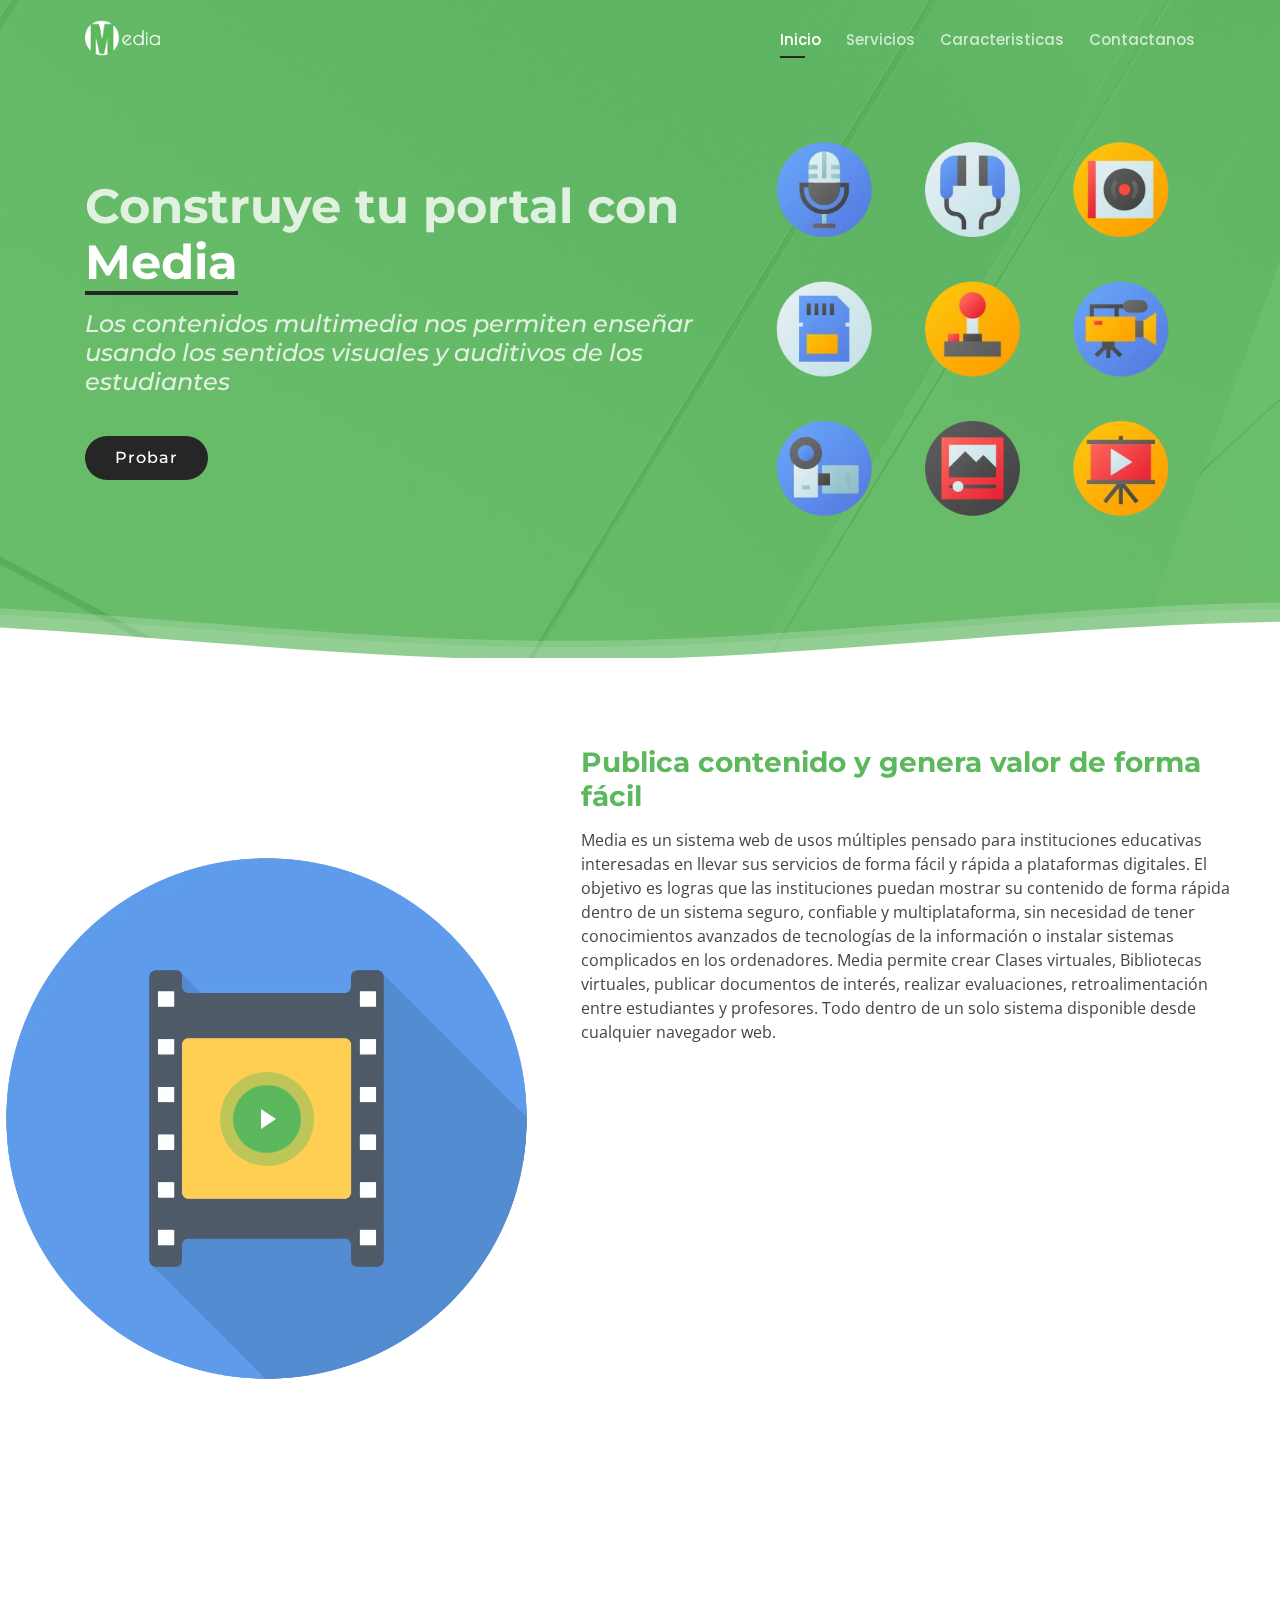
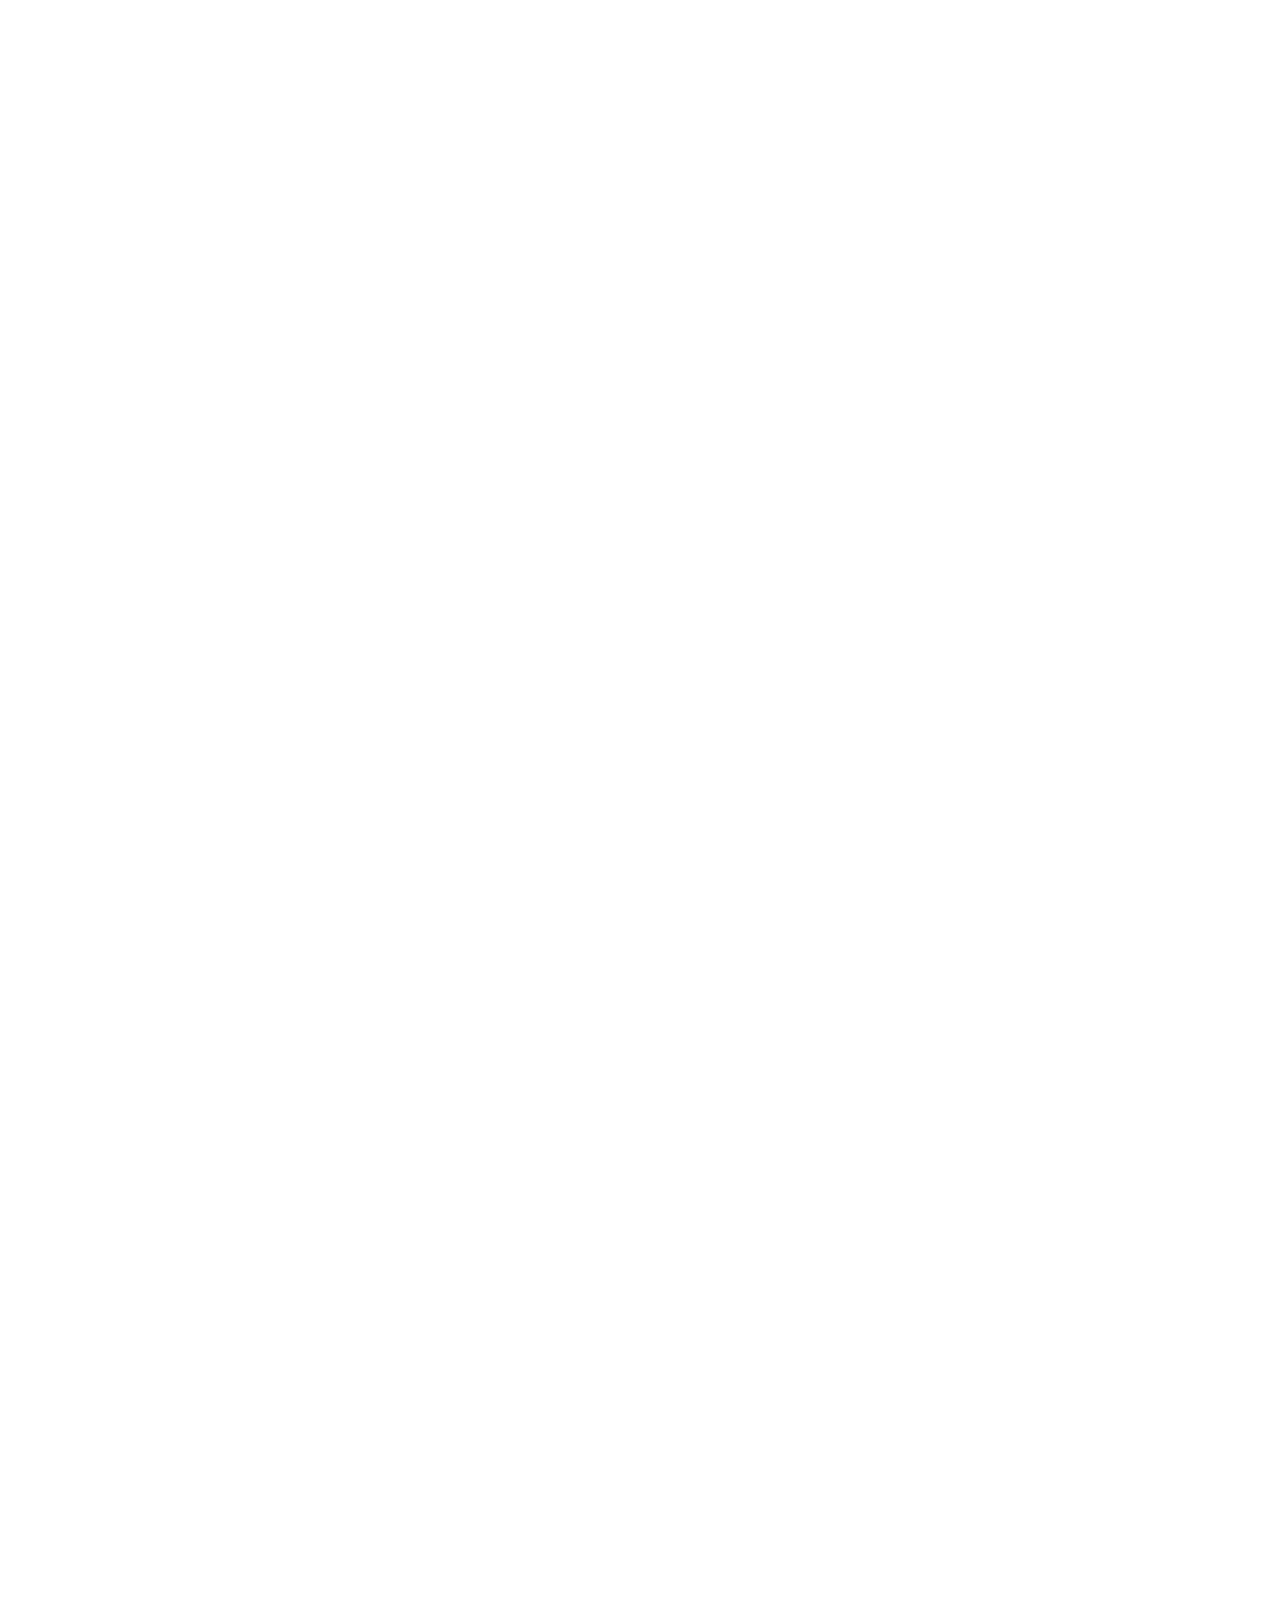
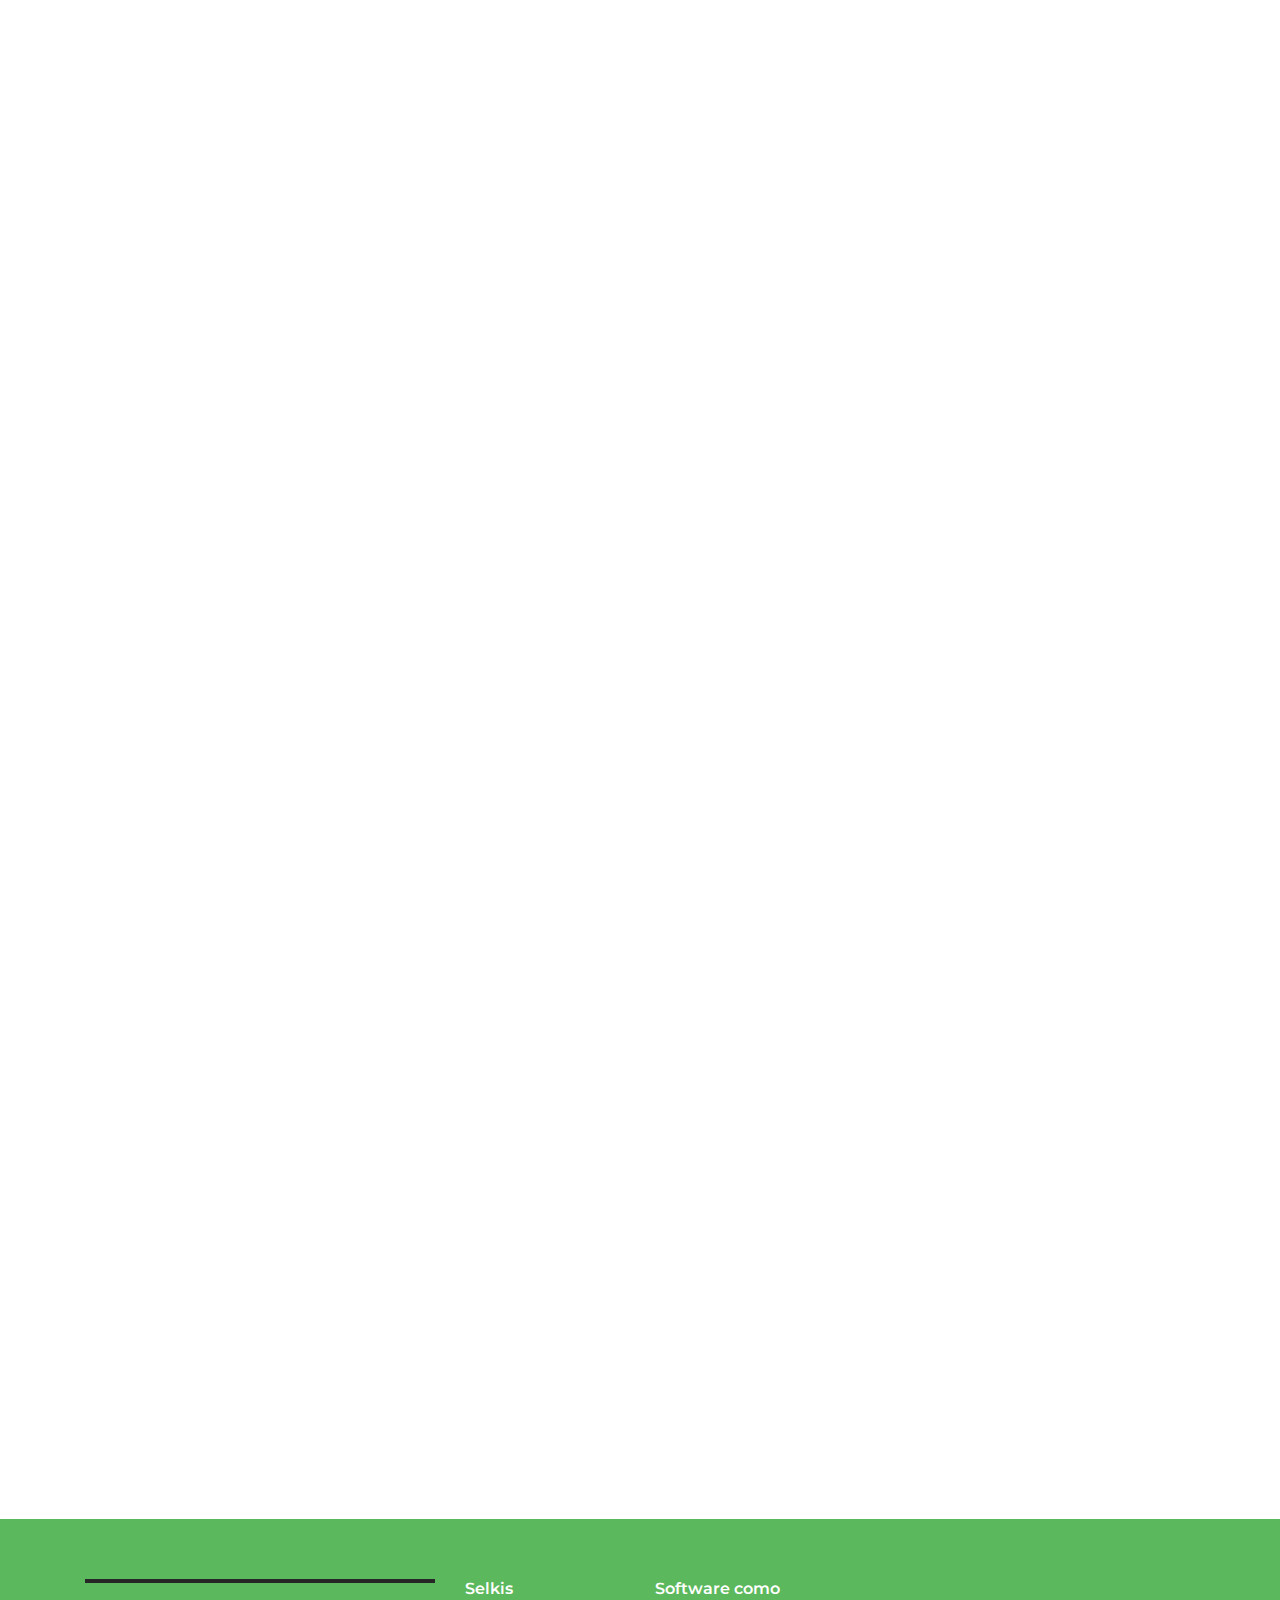
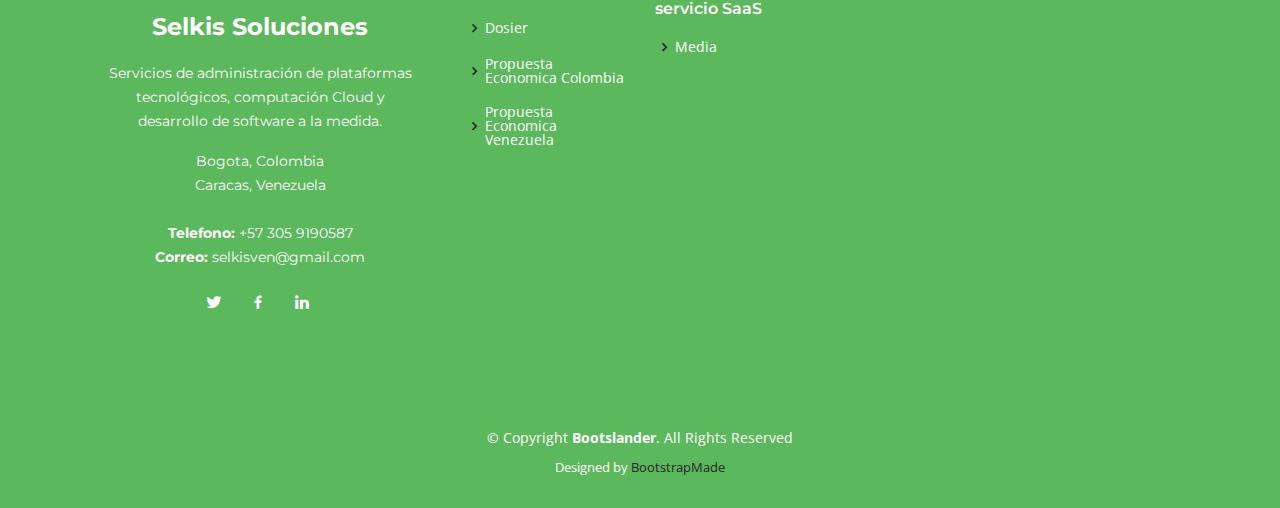
==== index.html @ 1a81649f "init" ====
<!DOCTYPE html>
<html lang="en">

<head>
  <meta charset="utf-8">
  <meta content="width=device-width, initial-scale=1.0" name="viewport">

  <title>Media - Clases y Biblioteca Virtual</title>
  <meta content="Clases y Biblioteca virtuales" name="Los contenidos multimedia nos permiten enseñar usando los sentidos visuales y auditivos de los estudiantes">
  <meta content="" name="keywords">

  <!-- Google Tag Manager -->
<script>(function(w,d,s,l,i){w[l]=w[l]||[];w[l].push({'gtm.start':
  new Date().getTime(),event:'gtm.js'});var f=d.getElementsByTagName(s)[0],
  j=d.createElement(s),dl=l!='dataLayer'?'&l='+l:'';j.async=true;j.src=
  'https://www.googletagmanager.com/gtm.js?id='+i+dl;f.parentNode.insertBefore(j,f);
  })(window,document,'script','dataLayer','GTM-PVKCQZJ');</script>
  <!-- End Google Tag Manager -->

  <!-- Favicons -->
  <link href="assets/img/miniLogo2.png" rel="icon">
  <link href="assets/img/miniLogo2.png" rel="apple-touch-icon">

  <!-- Google Fonts -->
  <link href="https://fonts.googleapis.com/css?family=Open+Sans:300,300i,400,400i,600,600i,700,700i|Montserrat:300,300i,400,400i,500,500i,600,600i,700,700i|Poppins:300,300i,400,400i,500,500i,600,600i,700,700i" rel="stylesheet">

  <!-- Vendor CSS Files -->
  <link href="assets/vendor/bootstrap/css/bootstrap.min.css" rel="stylesheet">
  <link href="assets/vendor/icofont/icofont.min.css" rel="stylesheet">
  <link href="assets/vendor/boxicons/css/boxicons.min.css" rel="stylesheet">
  <link href="assets/vendor/venobox/venobox.css" rel="stylesheet">
  <link href="assets/vendor/remixicon/remixicon.css" rel="stylesheet">
  <link href="assets/vendor/owl.carousel/assets/owl.carousel.min.css" rel="stylesheet">
  <link href="assets/vendor/aos/aos.css" rel="stylesheet">

  <!-- Template Main CSS File -->
  <link href="assets/css/style.css" rel="stylesheet">

  <!-- =======================================================
  * Template Name: Bootslander - v2.1.0
  * Template URL: https://bootstrapmade.com/bootslander-free-bootstrap-landing-page-template/
  * Author: BootstrapMade.com
  * License: https://bootstrapmade.com/license/
  ======================================================== -->
</head>

<body>
  <!-- Google Tag Manager (noscript) -->
<noscript><iframe src="https://www.googletagmanager.com/ns.html?id=GTM-PVKCQZJ"
  height="0" width="0" style="display:none;visibility:hidden"></iframe></noscript>
  <!-- End Google Tag Manager (noscript) -->

  <!-- ======= Header ======= -->
  <header id="header" class="fixed-top d-flex align-items-center">
    <div class="container d-flex align-items-center">

      <div class="logo mr-auto">
        <h1 class="text-light"><a href="index.html"><span><img src="assets/img/webp/logo3.webp" class="img-fluid" alt="Responsive image"></span></a></h1>
        <!-- Uncomment below if you prefer to use an image logo -->
        <!-- <a href="index.html"><img src="assets/img/logo.png" alt="" class="img-fluid"></a>-->
      </div>

      <nav class="nav-menu d-none d-lg-block">
        <ul>
          <li class="active"><a href="#header">Inicio</a></li>
          <li><a href="#about">Servicios</a> </li>
          <li><a href="#features">Caracteristicas</a></li>
          <!-- <li><a href="#gallery">Galería</a></li> -->
          <!-- <li><a href="#team">Equipo</a></li> -->
          <!-- <li><a href="#pricing">Precios</a></li> -->
          <!-- <li class="drop-down"><a href="">Drop Down</a>
            <ul>
              <li><a href="#">Drop Down 1</a></li>
              <li class="drop-down"><a href="#">Drop Down 2</a>
                <ul>
                  <li><a href="#">Deep Drop Down 1</a></li>
                  <li><a href="#">Deep Drop Down 2</a></li>
                  <li><a href="#">Deep Drop Down 3</a></li>
                  <li><a href="#">Deep Drop Down 4</a></li>
                  <li><a href="#">Deep Drop Down 5</a></li>
                </ul>
              </li>
              <li><a href="#">Drop Down 3</a></li>
              <li><a href="#">Drop Down 4</a></li>
              <li><a href="#">Drop Down 5</a></li>
            </ul>
          </li> -->
          <li><a href="#contact">Contactanos</a></li>

        </ul>
      </nav><!-- .nav-menu -->

    </div>
  </header><!-- End Header -->

  <!-- ======= Hero Section ======= -->
  <section id="hero">

    <div class="container">
      <div class="row">
        <div class="col-lg-7 pt-5 pt-lg-0 order-2 order-lg-1 d-flex align-items-center">
          <div data-aos="zoom-out">
            <h1>Construye tu portal con <span>Media</span></h1>
            <h2><em>Los contenidos multimedia nos permiten enseñar usando los sentidos visuales y auditivos de los estudiantes</em></h2>
            <div class="text-center text-lg-left">
              <a href="https://media.selkis.com.co/" target="_blank" class="btn-get-started scrollto">Probar</a>
            </div>
          </div>
        </div>
        <div class="col-lg-5 order-1 order-lg-2 hero-img" data-aos="zoom-out" data-aos-delay="300">
          <img src="assets/img/webp/details-5.webp" class="img-fluid animated" alt="">
        </div>
      </div>
    </div>

    <svg class="hero-waves" xmlns="http://www.w3.org/2000/svg" xmlns:xlink="http://www.w3.org/1999/xlink" viewBox="0 24 150 28 " preserveAspectRatio="none">
      <defs>
        <path id="wave-path" d="M-160 44c30 0 58-18 88-18s 58 18 88 18 58-18 88-18 58 18 88 18 v44h-352z">
      </defs>
      <g class="wave1">
        <use xlink:href="#wave-path" x="50" y="3" fill="rgba(255,255,255, .1)">
      </g>
      <g class="wave2">
        <use xlink:href="#wave-path" x="50" y="0" fill="rgba(255,255,255, .2)">
      </g>
      <g class="wave3">
        <use xlink:href="#wave-path" x="50" y="9" fill="#fff">
      </g>
    </svg>

  </section><!-- End Hero -->

  <main id="main">

    <!-- ======= About Section ======= -->
    <section id="about" class="about">
      <div class="container-fluid">

        <div class="row">
          <div class="col-xl-5 col-lg-6 video-box d-flex justify-content-center align-items-stretch" data-aos="fade-right">
            <a href="https://youtu.be/eK6iZHx1Zwg" class="venobox play-btn mb-4" data-vbtype="video" data-autoplay="true"></a>
          </div>

          <div class="col-xl-7 col-lg-6 icon-boxes d-flex flex-column align-items-stretch justify-content-center py-5 px-lg-5" data-aos="fade-left">
            <h3>Publica contenido y genera valor de forma fácil</h3>
            <p>Media es un sistema web de usos múltiples pensado para instituciones educativas interesadas en llevar sus servicios de forma fácil y rápida a plataformas digitales. El objetivo es logras que las instituciones puedan mostrar su contenido de forma rápida dentro de un sistema seguro, confiable y multiplataforma, sin necesidad de tener conocimientos avanzados de tecnologías de la información o instalar sistemas complicados en los ordenadores.
              Media permite crear Clases virtuales, Bibliotecas virtuales, publicar documentos de interés, realizar evaluaciones, retroalimentación entre estudiantes y profesores. Todo dentro de un solo sistema disponible desde cualquier navegador web. 
              </p>

            <div class="icon-box" data-aos="zoom-in" data-aos-delay="100">
              <div class="icon"><i class="bx bx-message-add"></i></div>
              <h4 class="title"><a href="">Multilenguaje</a></h4>
              <p class="description">Media te permite trabajar con tres idiomas distintos para tus publicaciones <strong>español, inglés e italiano</strong></p>
            </div>

            <div class="icon-box" data-aos="zoom-in" data-aos-delay="200">
              <div class="icon"><i class="bx bx-meteor"></i></div>
              <h4 class="title"><a href="">Ágil, Dinámico e Intuitivo</a></h4>
              <p class="description">Publica instantáneamente tu contenido, Clase o Biblioteca. Las actualizaciones estarán disponibles en tiempo real parta tus usuarios.</p>
            </div>

            <div class="icon-box" data-aos="zoom-in" data-aos-delay="300">
              <div class="icon"><i class="bx bx-refresh"></i></div>
              <h4 class="title"><a href="">Implementación en tiempo récord</a></h4>
              <p class="description">El modelo de servicio SaaS (Software como servicio) permite agilidad y facilidad al momento de implementar y utilizar el software ofrecido, disminuyendo los costos y asegura de forma eficientes tus datos.</p>
            </div>

          </div>
        </div>

      </div>
    </section><!-- End About Section -->

    <!-- ======= Features Section ======= -->
    <section id="features" class="features">
      <div class="container">

        <div class="section-title" data-aos="fade-up">
          <h2>CARACTERISTICAS</h2>
          <p>Verifique las características</p>
        </div>

        <div class="row" data-aos="fade-left">
          <div class="col-lg-3 col-md-4">
            <div class="icon-box" data-aos="zoom-in" data-aos-delay="50">
              <i class="ri-slideshow-2-line" style="color: #ffbb2c;"></i>
              <h3>Clases Virtuales</h3>
            </div>
          </div>
          <div class="col-lg-3 col-md-4 mt-4 mt-md-0">
            <div class="icon-box" data-aos="zoom-in" data-aos-delay="100">
              <i class="ri-question-answer-line" style="color: #5578ff;"></i>
              <h3>Evaluaciones</h3>
            </div>
          </div>
          <div class="col-lg-3 col-md-4 mt-4 mt-md-0">
            <div class="icon-box" data-aos="zoom-in" data-aos-delay="150">
              <i class="ri-chat-1-line" style="color: #e80368;"></i>
              <h3>Mensajes Directos</h3>
            </div>
          </div>
          <div class="col-lg-3 col-md-4 mt-4 mt-lg-0">
            <div class="icon-box" data-aos="zoom-in" data-aos-delay="200">
              <i class="ri-calendar-check-line" style="color: #e361ff;"></i>
              <h3>Cartelera</h3>
            </div>
          </div>
          <div class="col-lg-3 col-md-4 mt-4">
            <div class="icon-box" data-aos="zoom-in" data-aos-delay="250">
              <i class="ri-discuss-line" style="color: #47aeff;"></i>
              <h3>Comentarios</h3>
            </div>
          </div>
          <div class="col-lg-3 col-md-4 mt-4">
            <div class="icon-box" data-aos="zoom-in" data-aos-delay="300">
              <i class="ri-gallery-line" style="color: #ffa76e;"></i>
              <h3>Galería</h3>
            </div>
          </div>
          <div class="col-lg-3 col-md-4 mt-4">
            <div class="icon-box" data-aos="zoom-in" data-aos-delay="350">
              <i class="ri-live-line" style="color: #11dbcf;"></i>
              <h3>Videos</h3>
            </div>
          </div>
          <div class="col-lg-3 col-md-4 mt-4">
            <div class="icon-box" data-aos="zoom-in" data-aos-delay="400">
              <i class="ri-file-list-2-line" style="color: #4233ff;"></i>
              <h3>Documentos</h3>
            </div>
          </div>
          <div class="col-lg-3 col-md-4 mt-4">
            <div class="icon-box" data-aos="zoom-in" data-aos-delay="450">
              <i class="ri-book-3-line" style="color: #b2904f;"></i>
              <h3>Biblioteca Virtual</h3>
            </div>
          </div>
          <div class="col-lg-3 col-md-4 mt-4">
            <div class="icon-box" data-aos="zoom-in" data-aos-delay="500">
              <i class="ri-information-line" style="color: #b20969;"></i>
              <h3>Paginas informativas</h3>
            </div>
          </div>
          <div class="col-lg-3 col-md-4 mt-4">
            <div class="icon-box" data-aos="zoom-in" data-aos-delay="550">
              <i class="ri-user-settings-line" style="color: #ff5828;"></i>
              <h3>Fácil administración</h3>
            </div>
          </div>
          <div class="col-lg-3 col-md-4 mt-4">
            <div class="icon-box" data-aos="zoom-in" data-aos-delay="600">
              <i class="ri-timer-flash-line" style="color: #29cc61;"></i>
              <h3>Actualizaciones en tiempo real</h3>
            </div>
          </div>
        </div>

      </div>
    </section><!-- End Features Section -->

    <!-- ======= Counts Section ======= -->
    <!-- <section id="counts" class="counts">
      <div class="container">

        <div class="row" data-aos="fade-up">

          <div class="col-lg-3 col-md-6">
            <div class="count-box">
              <i class="icofont-simple-smile"></i>
              <span data-toggle="counter-up">232</span>
              <p>Happy Clients</p>
            </div>
          </div>

          <div class="col-lg-3 col-md-6 mt-5 mt-md-0">
            <div class="count-box">
              <i class="icofont-document-folder"></i>
              <span data-toggle="counter-up">521</span>
              <p>Projects</p>
            </div>
          </div>

          <div class="col-lg-3 col-md-6 mt-5 mt-lg-0">
            <div class="count-box">
              <i class="icofont-live-support"></i>
              <span data-toggle="counter-up">1,463</span>
              <p>Hours Of Support</p>
            </div>
          </div>

          <div class="col-lg-3 col-md-6 mt-5 mt-lg-0">
            <div class="count-box">
              <i class="icofont-users-alt-5"></i>
              <span data-toggle="counter-up">15</span>
              <p>Hard Workers</p>
            </div>
          </div>

        </div>

      </div>
    </section> --><!-- End Counts Section -->

    <!-- ======= Details Section ======= -->
    <section id="details" class="details">
      <div class="container">

        <div class="row content">
          <div class="col-md-4 text-center" data-aos="fade-right">
            <img src="assets/img/webp/details-1.webp" class="img-fluid" alt="" style="max-width: 63%;">
          </div>
          <div class="col-md-8 pt-4" data-aos="fade-up">
            <h3>Visualización rápida de sitios.</h3>
            <p class="font-italic">
              Media mostrará de una forma rápida a tus usuarios los sitios que configuraste para ellos.
            </p>
            <ul>
              <li><i class="icofont-check"></i> Configuración personalizada para cada sitio creado.</li>
              <li><i class="icofont-check"></i> Imagen de identidad para tu sitio.</li>
              <li><i class="icofont-check"></i> Crea sitios privados y permite acceso solo a grupos específicos de clientes.</li>
              <li><i class="icofont-check"></i> Crea sitios públicos para todos tus clientes.</li>
            </ul>
            <!-- <p>
              Voluptas nisi in quia excepturi nihil voluptas nam et ut. Expedita omnis eum consequatur non. Sed in asperiores aut repellendus. Error quisquam ab maiores. Quibusdam sit in officia
            </p> -->
          </div>
        </div>

        <div class="row content">
          <div class="col-md-4 order-1 order-md-2 text-center" data-aos="fade-left">
            <img src="assets/img/webp/details-2.webp" class="img-fluid" alt="" style="max-width: 63%;">
          </div>
          <div class="col-md-8 pt-5 order-2 order-md-1" data-aos="fade-up">
            <h3>Publicación de contenido.</h3>
            <p class="font-italic">
              Habita tus sitios con contenido multimedia para compartir con tus usuarios.
            </p>
            <ul>
              <li><i class="icofont-check"></i> Transmite videos.</li>
              <li><i class="icofont-check"></i> Crea galerías de imágenes.</li>
              <li><i class="icofont-check"></i> Publica documentos de interés.</li>
              <li><i class="icofont-check"></i> Evalúa el conocimiento de tus usuarios.</li>
              <li><i class="icofont-check"></i> Crea Post.</li>
              <li><i class="icofont-check"></i> Genera contenido personalizado.</li>
            </ul>
          </div>
        </div>

        <div class="row content">
          <div class="col-md-4 text-center" data-aos="fade-right">
            <img src="assets/img/webp/details-3.webp" class="img-fluid" alt="" style="max-width: 63%;">
          </div>
          <div class="col-md-8 pt-5" data-aos="fade-up">
            <h3>Monitorea las tus publicaciones.</h3>
            <p class="font-italic">
              Verifica que contenido genera mayor interés en tus usuarios o revisa la actividad de un usuario en general.
            </p>
            <ul>
              <li><i class="icofont-check"></i> Estadísticas de contenido.</li>
              <li><i class="icofont-check"></i> Estadística de usuarios.</li>
              <li><i class="icofont-check"></i> Top 10 de contenidos mas vistos.</li>
              <li><i class="icofont-check"></i> Genera tus reportes en Excel.</li>
              <li><i class="icofont-check"></i> Métricas para la evaluación de tu contenido.</li>
            </ul>
          </div>
        </div>


      </div>
    </section><!-- End Details Section -->

    <!-- ======= Gallery Section ======= -->
    <section id="gallery" class="gallery">
      <div class="container">

        <div class="section-title" data-aos="fade-up">
          <h2>Galería</h2>
          <p>Un vistazo a media</p>
        </div>

        <div class="row no-gutters" data-aos="fade-left">

          <div class="col-lg-3 col-md-4">
            <div class="gallery-item" data-aos="zoom-in" data-aos-delay="100">
              <a href="assets/img/gallery/gallery-1.webp" class="venobox" data-gall="gallery-item">
                <img src="assets/img/gallery/gallery-1.webp" alt="" class="img-fluid">
              </a>
            </div>
          </div>

          <div class="col-lg-3 col-md-4">
            <div class="gallery-item" data-aos="zoom-in" data-aos-delay="150">
              <a href="assets/img/gallery/gallery-2.webp" class="venobox" data-gall="gallery-item">
                <img src="assets/img/gallery/gallery-2.webp" alt="" class="img-fluid">
              </a>
            </div>
          </div>

          <div class="col-lg-3 col-md-4">
            <div class="gallery-item" data-aos="zoom-in" data-aos-delay="200">
              <a href="assets/img/gallery/gallery-3.webp" class="venobox" data-gall="gallery-item">
                <img src="assets/img/gallery/gallery-3.webp" alt="" class="img-fluid">
              </a>
            </div>
          </div>

          <div class="col-lg-3 col-md-4">
            <div class="gallery-item" data-aos="zoom-in" data-aos-delay="250">
              <a href="assets/img/gallery/gallery-4.webp" class="venobox" data-gall="gallery-item">
                <img src="assets/img/gallery/gallery-4.webp" alt="" class="img-fluid">
              </a>
            </div>
          </div>

          <div class="col-lg-3 col-md-4">
            <div class="gallery-item" data-aos="zoom-in" data-aos-delay="300">
              <a href="assets/img/gallery/gallery-5.webp" class="venobox" data-gall="gallery-item">
                <img src="assets/img/gallery/gallery-5.webp" alt="" class="img-fluid">
              </a>
            </div>
          </div>

          <div class="col-lg-3 col-md-4">
            <div class="gallery-item" data-aos="zoom-in" data-aos-delay="350">
              <a href="assets/img/gallery/gallery-6.webp" class="venobox" data-gall="gallery-item">
                <img src="assets/img/gallery/gallery-6.webp" alt="" class="img-fluid">
              </a>
            </div>
          </div>

          <div class="col-lg-3 col-md-4">
            <div class="gallery-item" data-aos="zoom-in" data-aos-delay="400">
              <a href="assets/img/gallery/gallery-7.webp" class="venobox" data-gall="gallery-item">
                <img src="assets/img/gallery/gallery-7.webp" alt="" class="img-fluid">
              </a>
            </div>
          </div>

        </div>

      </div>
    </section><!-- End Gallery Section -->

    <!-- ======= Testimonials Section ======= -->
    <!-- <section id="testimonials" class="testimonials">
      <div class="container">

        <div class="owl-carousel testimonials-carousel" data-aos="zoom-in">

          <div class="testimonial-item">
            <img src="assets/img/testimonials/testimonials-1.jpg" class="testimonial-img" alt="">
            <h3>Saul Goodman</h3>
            <h4>Ceo &amp; Founder</h4>
            <p>
              <i class="bx bxs-quote-alt-left quote-icon-left"></i>
              Proin iaculis purus consequat sem cure digni ssim donec porttitora entum suscipit rhoncus. Accusantium quam, ultricies eget id, aliquam eget nibh et. Maecen aliquam, risus at semper.
              <i class="bx bxs-quote-alt-right quote-icon-right"></i>
            </p>
          </div>

          <div class="testimonial-item">
            <img src="assets/img/testimonials/testimonials-2.jpg" class="testimonial-img" alt="">
            <h3>Sara Wilsson</h3>
            <h4>Designer</h4>
            <p>
              <i class="bx bxs-quote-alt-left quote-icon-left"></i>
              Export tempor illum tamen malis malis eram quae irure esse labore quem cillum quid cillum eram malis quorum velit fore eram velit sunt aliqua noster fugiat irure amet legam anim culpa.
              <i class="bx bxs-quote-alt-right quote-icon-right"></i>
            </p>
          </div>

          <div class="testimonial-item">
            <img src="assets/img/testimonials/testimonials-3.jpg" class="testimonial-img" alt="">
            <h3>Jena Karlis</h3>
            <h4>Store Owner</h4>
            <p>
              <i class="bx bxs-quote-alt-left quote-icon-left"></i>
              Enim nisi quem export duis labore cillum quae magna enim sint quorum nulla quem veniam duis minim tempor labore quem eram duis noster aute amet eram fore quis sint minim.
              <i class="bx bxs-quote-alt-right quote-icon-right"></i>
            </p>
          </div>

          <div class="testimonial-item">
            <img src="assets/img/testimonials/testimonials-4.jpg" class="testimonial-img" alt="">
            <h3>Matt Brandon</h3>
            <h4>Freelancer</h4>
            <p>
              <i class="bx bxs-quote-alt-left quote-icon-left"></i>
              Fugiat enim eram quae cillum dolore dolor amet nulla culpa multos export minim fugiat minim velit minim dolor enim duis veniam ipsum anim magna sunt elit fore quem dolore labore illum veniam.
              <i class="bx bxs-quote-alt-right quote-icon-right"></i>
            </p>
          </div>

          <div class="testimonial-item">
            <img src="assets/img/testimonials/testimonials-5.jpg" class="testimonial-img" alt="">
            <h3>John Larson</h3>
            <h4>Entrepreneur</h4>
            <p>
              <i class="bx bxs-quote-alt-left quote-icon-left"></i>
              Quis quorum aliqua sint quem legam fore sunt eram irure aliqua veniam tempor noster veniam enim culpa labore duis sunt culpa nulla illum cillum fugiat legam esse veniam culpa fore nisi cillum quid.
              <i class="bx bxs-quote-alt-right quote-icon-right"></i>
            </p>
          </div>

        </div>

      </div>
    </section> --><!-- End Testimonials Section -->

    <!-- ======= Team Section ======= -->
<!--     <section id="team" class="team">
      <div class="container">

        <div class="section-title" data-aos="fade-up">
          <h2>Equipo</h2>
          <p>Nuestro gran equipo</p>
        </div>

        <div class="row" data-aos="fade-left">

          <div class="col-lg-3 col-md-6">
            <div class="member" data-aos="zoom-in" data-aos-delay="100">
              <div class="pic"><img src="assets/img/team/team-1.jpg" class="img-fluid" alt=""></div>
              <div class="member-info">
                <h4>Bryam Herrera</h4>
                <span>Server manager</span>
                <div class="social">
                  <a href=""><i class="icofont-twitter"></i></a>
                  <a href=""><i class="icofont-linkedin"></i></a>
                 <a href=""><i class="icofont-facebook"></i></a>
                  <a href=""><i class="icofont-instagram"></i></a>
                </div>
              </div>
            </div>
          </div>

          <div class="col-lg-3 col-md-6 mt-5 mt-md-0">
            <div class="member" data-aos="zoom-in" data-aos-delay="200">
              <div class="pic"><img src="assets/img/team/team-2.jpg" class="img-fluid" alt=""></div>
              <div class="member-info">
                <h4>Yessica Garcia</h4>
                <span>Developer manager</span>
                <div class="social">
                  <a href=""><i class="icofont-twitter"></i></a>
                  <a href=""><i class="icofont-linkedin"></i></a>
                 <a href=""><i class="icofont-facebook"></i></a>
                  <a href=""><i class="icofont-instagram"></i></a>
                </div>
              </div>
            </div>
          </div>

           <div class="col-lg-3 col-md-6 mt-5 mt-lg-0">
            <div class="member" data-aos="zoom-in" data-aos-delay="300">
              <div class="pic"><img src="assets/img/team/team-3.jpg" class="img-fluid" alt=""></div>
              <div class="member-info">
                <h4>William Anderson</h4>
                <span>CTO</span>
                <div class="social">
                  <a href=""><i class="icofont-twitter"></i></a>
                  <a href=""><i class="icofont-facebook"></i></a>
                  <a href=""><i class="icofont-instagram"></i></a>
                  <a href=""><i class="icofont-linkedin"></i></a>
                </div>
              </div>
            </div>
          </div> 

           <div class="col-lg-3 col-md-6 mt-5 mt-lg-0">
            <div class="member" data-aos="zoom-in" data-aos-delay="400">
              <div class="pic"><img src="assets/img/team/team-4.jpg" class="img-fluid" alt=""></div>
              <div class="member-info">
                <h4>Amanda Jepson</h4>
                <span>Accountant</span>
                <div class="social">
                  <a href=""><i class="icofont-twitter"></i></a>
                  <a href=""><i class="icofont-facebook"></i></a>
                  <a href=""><i class="icofont-instagram"></i></a>
                  <a href=""><i class="icofont-linkedin"></i></a>
                </div>
              </div>
            </div>
          </div>

        </div>

      </div>
    </section> --><!-- End Team Section -->

    <!-- ======= Pricing Section ======= -->
     <!-- <section id="pricing" class="pricing">
      <div class="container">

        <div class="section-title" data-aos="fade-up">
          <h2>Precios</h2>
          <p>Consulte nuestros precios</p>
        </div>

        <div class="row" data-aos="fade-left">

          <div class="col-lg-3 col-md-6">
            <div class="box" data-aos="zoom-in" data-aos-delay="100">
              <h3>Gratis</h3>
              <h4><sup>$COP</sup>0<span> / mes</span></h4>
              <ul>
                <li>Prueba la APPWEB</li>
                <li>Servidor Compartido</li>
                <li>Datos bolatiles</li>
                <li class="na">Pharetra massa</li>
                <li class="na">Massa ultricies mi</li>
              </ul>
              <div class="btn-wrap">
                <a href="https://media.selkis.com.co/" class="btn-buy">Probar</a>
              </div>
            </div>
          </div>

          <div class="col-lg-3 col-md-6 mt-4 mt-md-0">
            <div class="box featured" data-aos="zoom-in" data-aos-delay="200">
              <h3>Business</h3>
              <h4><sup>$</sup>100mil<span> / mes</span></h4>
              <ul>
                <li>Aida dere</li>
                <li>Nec feugiat nisl</li>
                <li>Nulla at volutpat dola</li>
                <li>Pharetra massa</li>
                <li class="na">Massa ultricies mi</li>
              </ul>
              <div class="btn-wrap">
                <a href="no_disponible.html" class="btn-buy">Compra</a>
              </div>
            </div>
          </div>

          <div class="col-lg-3 col-md-6 mt-4 mt-lg-0">
            <div class="box" data-aos="zoom-in" data-aos-delay="300">
              <h3>Developer</h3>
              <h4><sup>$</sup>600mil<span> / mes</span></h4>
              <ul>
                <li>Aida dere</li>
                <li>Nec feugiat nisl</li>
                <li>Nulla at volutpat dola</li>
                <li>Pharetra massa</li>
                <li>Massa ultricies mi</li>
              </ul>
              <div class="btn-wrap">
                <a href="no_disponible.html" class="btn-buy">Compra</a>
              </div>
            </div>
          </div>

          <div class="col-lg-3 col-md-6 mt-4 mt-lg-0">
            <div class="box" data-aos="zoom-in" data-aos-delay="400">
              <span class="advanced">Advanced</span>
              <h3>Proyecto</h3>
              <h4><sup>$COP</sup>1000<span><sup> .000</sup> /mes</h4>
              <ul>
                <li>SaaS Independiente</li>
                <li>2 Core 2 GHz</li>
                <li>8Gb RAM</li>
                <li>80Gb SSD</li>
                <li>Escalable</li>
              </ul>
              <div class="btn-wrap">
                <a href="#contact" class="btn-buy">Solicitar</a>
              </div>
            </div>
          </div>

        </div>

      </div>
    </section> -->  <!-- End Pricing Section -->

    <!-- ======= F.A.Q Section ======= -->
    <!-- <section id="faq" class="faq section-bg">
      <div class="container">

        <div class="section-title" data-aos="fade-up">
          <h2>F.A.Q</h2>
          <p>Frequently Asked Questions</p>
        </div>

        <div class="faq-list">
          <ul>
            <li data-aos="fade-up">
              <i class="bx bx-help-circle icon-help"></i> <a data-toggle="collapse" class="collapse" href="#faq-list-1">Non consectetur a erat nam at lectus urna duis? <i class="bx bx-chevron-down icon-show"></i><i class="bx bx-chevron-up icon-close"></i></a>
              <div id="faq-list-1" class="collapse show" data-parent=".faq-list">
                <p>
                  Feugiat pretium nibh ipsum consequat. Tempus iaculis urna id volutpat lacus laoreet non curabitur gravida. Venenatis lectus magna fringilla urna porttitor rhoncus dolor purus non.
                </p>
              </div>
            </li>

            <li data-aos="fade-up" data-aos-delay="100">
              <i class="bx bx-help-circle icon-help"></i> <a data-toggle="collapse" href="#faq-list-2" class="collapsed">Feugiat scelerisque varius morbi enim nunc? <i class="bx bx-chevron-down icon-show"></i><i class="bx bx-chevron-up icon-close"></i></a>
              <div id="faq-list-2" class="collapse" data-parent=".faq-list">
                <p>
                  Dolor sit amet consectetur adipiscing elit pellentesque habitant morbi. Id interdum velit laoreet id donec ultrices. Fringilla phasellus faucibus scelerisque eleifend donec pretium. Est pellentesque elit ullamcorper dignissim. Mauris ultrices eros in cursus turpis massa tincidunt dui.
                </p>
              </div>
            </li>

            <li data-aos="fade-up" data-aos-delay="200">
              <i class="bx bx-help-circle icon-help"></i> <a data-toggle="collapse" href="#faq-list-3" class="collapsed">Dolor sit amet consectetur adipiscing elit? <i class="bx bx-chevron-down icon-show"></i><i class="bx bx-chevron-up icon-close"></i></a>
              <div id="faq-list-3" class="collapse" data-parent=".faq-list">
                <p>
                  Eleifend mi in nulla posuere sollicitudin aliquam ultrices sagittis orci. Faucibus pulvinar elementum integer enim. Sem nulla pharetra diam sit amet nisl suscipit. Rutrum tellus pellentesque eu tincidunt. Lectus urna duis convallis convallis tellus. Urna molestie at elementum eu facilisis sed odio morbi quis
                </p>
              </div>
            </li>

            <li data-aos="fade-up" data-aos-delay="300">
              <i class="bx bx-help-circle icon-help"></i> <a data-toggle="collapse" href="#faq-list-4" class="collapsed">Tempus quam pellentesque nec nam aliquam sem et tortor consequat? <i class="bx bx-chevron-down icon-show"></i><i class="bx bx-chevron-up icon-close"></i></a>
              <div id="faq-list-4" class="collapse" data-parent=".faq-list">
                <p>
                  Molestie a iaculis at erat pellentesque adipiscing commodo. Dignissim suspendisse in est ante in. Nunc vel risus commodo viverra maecenas accumsan. Sit amet nisl suscipit adipiscing bibendum est. Purus gravida quis blandit turpis cursus in.
                </p>
              </div>
            </li>

            <li data-aos="fade-up" data-aos-delay="400">
              <i class="bx bx-help-circle icon-help"></i> <a data-toggle="collapse" href="#faq-list-5" class="collapsed">Tortor vitae purus faucibus ornare. Varius vel pharetra vel turpis nunc eget lorem dolor? <i class="bx bx-chevron-down icon-show"></i><i class="bx bx-chevron-up icon-close"></i></a>
              <div id="faq-list-5" class="collapse" data-parent=".faq-list">
                <p>
                  Laoreet sit amet cursus sit amet dictum sit amet justo. Mauris vitae ultricies leo integer malesuada nunc vel. Tincidunt eget nullam non nisi est sit amet. Turpis nunc eget lorem dolor sed. Ut venenatis tellus in metus vulputate eu scelerisque.
                </p>
              </div>
            </li>

          </ul>
        </div>

      </div>
    </section> --><!-- End F.A.Q Section -->

    <!-- ======= Contact Section ======= -->
    <section id="contact" class="contact">
      <div class="container">

        <div class="section-title" data-aos="fade-up">
          <h2>Contacto</h2>
          <p>Contactanos</p>
        </div>

        <div class="row">

          <div class="col-lg-4" data-aos="fade-right" data-aos-delay="100">
            <div class="info">
              <!-- <div class="address">
                <i class="icofont-google-map"></i>
                <h4>Location:</h4>
                <p>A108 Adam Street, New York, NY 535022</p>
              </div> -->

              <div class="email">
                <i class="icofont-envelope"></i>
                <h4>Email:</h4>
                <p>selkisven@gmail.com</p>
              </div>

              <div class="phone">
                <i class="icofont-phone"></i>
                <h4>Telefono:</h4>
                <p>+57 305 9190587</p>
              </div>

            </div>

          </div>

          <div class="col-lg-8 mt-5 mt-lg-0" data-aos="fade-left" data-aos-delay="200">

            <form action="forms/contact.php" method="post" role="form" class="php-email-form">
              <div class="form-row">
                <div class="col-md-6 form-group">
                  <input type="text" name="name" class="form-control" id="name" placeholder="Nombre" data-rule="minlen:4" data-msg="Please enter at least 4 chars" />
                  <div class="validate"></div>
                </div>
                <div class="col-md-6 form-group">
                  <input type="email" class="form-control" name="email" id="email" placeholder="Correo" data-rule="email" data-msg="Please enter a valid email" />
                  <div class="validate"></div>
                </div>
              </div>
              <div class="form-group">
                <input type="text" class="form-control" name="subject" id="subject" placeholder="Asunto" data-rule="minlen:4" data-msg="Please enter at least 8 chars of subject" />
                <div class="validate"></div>
              </div>
              <div class="form-group">
                <textarea class="form-control" name="message" rows="5" data-rule="required" data-msg="Please write something for us" placeholder="Mensaje"></textarea>
                <div class="validate"></div>
              </div>
              <div class="mb-3">
                <div class="loading">Cargando</div>
                <div class="error-message"></div>
                <div class="sent-message">Tu mensaje ha sido enviado. ¡Gracias!</div>
              </div>
              <div class="text-center"><button type="submit">Enviar mensaje</button></div>
            </form>

          </div>

        </div>

      </div>
    </section><!-- End Contact Section -->

  </main><!-- End #main -->

  <!-- ======= Footer ======= -->
  <footer id="footer">
    <div class="footer-top">
      <div class="container">
        <div class="row">

          <div class="col-lg-4 col-md-6">
            <div class="footer-info">
              <h3>Selkis Soluciones</h3>
              <p class="pb-3">Servicios de administración de plataformas tecnológicos, computación Cloud y desarrollo de software a la medida.</p>
              <p>
                Bogota, Colombia<br>
                Caracas, Venezuela<br><br>
                <strong>Telefono:</strong> +57 305 9190587<br>
                <strong>Correo:</strong> selkisven@gmail.com<br>
              </p>
              <div class="social-links mt-3">
                <a href="https://twitter.com/SelkisVEN" target="_blank" class="twitter"><i class="bx bxl-twitter"></i></a>
                <a href="https://www.facebook.com/selkisven/" target="_blank" class="facebook"><i class="bx bxl-facebook"></i></a>
                <a href="https://www.linkedin.com/company/10305086/admin/" target="_blank" class="linkedin"><i class="bx bxl-linkedin"></i></a>
                <!-- <a href="#" class="instagram"><i class="bx bxl-instagram"></i></a> -->
                <!-- <a href="#" class="google-plus"><i class="bx bxl-skype"></i></a> -->
              </div>
            </div>
          </div>

          <div class="col-lg-2 col-md-6 footer-links">
            <h4>Selkis</h4>
            <ul>
              <!-- <li><i class="bx bx-chevron-right"></i> <a href="#">Inicio</a></li> -->
              <!-- <li><i class="bx bx-chevron-right"></i> <a href="#">Productos y servicios</a></li> -->
              <!-- <li><i class="bx bx-chevron-right"></i> <a href="#">Equipo</a></li> -->
              <li><i class="bx bx-chevron-right"></i> <a href="https://selkis.com.co/infoSLK.pdf" target="_blank">Dosier</a></li>
              <li><i class="bx bx-chevron-right"></i> <a href="https://selkis.com.co/Propuesta_Media_CO.pdf" target="_blank">Propuesta Economica Colombia</a></li>
              <li><i class="bx bx-chevron-right"></i> <a href="https://selkis.com.co/Propuesta_Media_VE.pdf" target="_blank">Propuesta Economica Venezuela</a></li>
              <!-- <li><i class="bx bx-chevron-right"></i> <a href="#">Terms of service</a></li> -->
              <!-- <li><i class="bx bx-chevron-right"></i> <a href="#">Privacy policy</a></li> -->
            </ul>
          </div>

          <div class="col-lg-2 col-md-6 footer-links">
            <h4>Software como servicio SaaS</h4>
            <ul>
              <li><i class="bx bx-chevron-right"></i> <a href="https://media.selkis.com.co/" target="_blank">Media</a></li>
              <!-- <li><i class="bx bx-chevron-right"></i> <a href="#">Web Development</a></li> -->
              <!-- <li><i class="bx bx-chevron-right"></i> <a href="#">Product Management</a></li> -->
              <!-- <li><i class="bx bx-chevron-right"></i> <a href="#">Marketing</a></li> -->
              <!-- <li><i class="bx bx-chevron-right"></i> <a href="#">Graphic Design</a></li> -->
            </ul>
          </div>

          <!-- <div class="col-lg-4 col-md-6 footer-newsletter">
            <h4>Our Newsletter</h4>
            <p>Tamen quem nulla quae legam multos aute sint culpa legam noster magna</p>
            <form action="" method="post">
              <input type="email" name="email"><input type="submit" value="Subscribe">
            </form>
          </div> -->

        </div>
      </div>
    </div>

    <div class="container">
      <div class="copyright">
        &copy; Copyright <strong><span>Bootslander</span></strong>. All Rights Reserved
      </div>
      <div class="credits">
        <!-- All the links in the footer should remain intact. -->
        <!-- You can delete the links only if you purchased the pro version. -->
        <!-- Licensing information: https://bootstrapmade.com/license/ -->
        <!-- Purchase the pro version with working PHP/AJAX contact form: https://bootstrapmade.com/bootslander-free-bootstrap-landing-page-template/ -->
        Designed by <a href="https://bootstrapmade.com/" target="_blank">BootstrapMade</a>
      </div>
    </div>
  </footer><!-- End Footer -->

  <a href="#" class="back-to-top"><i class="icofont-simple-up"></i></a>
  <div id="preloader"></div>

  <!-- Vendor JS Files -->
  <script src="assets/vendor/jquery/jquery.min.js"></script>
  <script src="assets/vendor/bootstrap/js/bootstrap.bundle.min.js"></script>
  <script src="assets/vendor/jquery.easing/jquery.easing.min.js"></script>
  <script src="assets/vendor/php-email-form/validate.js"></script>
  <script src="assets/vendor/venobox/venobox.min.js"></script>
  <script src="assets/vendor/waypoints/jquery.waypoints.min.js"></script>
  <script src="assets/vendor/counterup/counterup.min.js"></script>
  <script src="assets/vendor/owl.carousel/owl.carousel.min.js"></script>
  <script src="assets/vendor/aos/aos.js"></script>

  <!-- Template Main JS File -->
  <script src="assets/js/main.js"></script>

</body>

</html>
---- assets/vendor/venobox/venobox.css ----
/* ------ venobox.css --------*/
.vbox-overlay *, .vbox-overlay *:before, .vbox-overlay *:after{
    -webkit-backface-visibility: hidden;
    -webkit-box-sizing:border-box;
    -moz-box-sizing:border-box;
    box-sizing:border-box;
}
.vbox-overlay * { 
    -webkit-backface-visibility: visible;
    backface-visibility: visible;
}
.vbox-overlay{
    display: -webkit-flex;
    display: flex;
    -webkit-flex-direction: column;
    flex-direction: column;
    -webkit-justify-content: center;
    justify-content: center;
    -webkit-align-items: center;
    align-items: center;
    position: fixed;
    left: 0;
    top: 0;
    bottom: 0;
    right: 0;
    z-index: 999999;
}

/* ----- navigation ----- */
.vbox-title{
    width: 100%;
    height: 40px;
    float: left;
    text-align: center;
    line-height: 28px;
    font-size: 12px;
    padding: 6px 50px;
    overflow: hidden;
    position: fixed;
    display: none;
    left: 0;
    z-index: 89;
}
.vbox-close{
    cursor: pointer;
    position: fixed;
    top: -1px;
    right: 0;
    width: 50px;
    height: 40px;
    padding: 6px;
    display: block;
    background-position:10px center;
    overflow: hidden;
    font-size: 24px;
    line-height: 1;
    text-align: center;
    z-index: 99;
}
.vbox-left{
    cursor: pointer;
    position: fixed;
    left: 0;
    height: 40px;
    overflow: hidden;
    line-height: 28px;
    font-size: 12px;
    z-index: 99;
    display: flex;
    align-items:center;
}
.vbox-num{
    display: inline-block;
    margin: 6px 0 6px 15px;
}
/* ----- Social share ----- */
.vbox-share{
    line-height: 28px;
    font-size: 12px;
    overflow: hidden;
    position: fixed;
    left: 0;
    z-index: 98;
    display: flex;
    align-items:center;
    justify-content: center;
    width: 100%;
    text-align: center;
}
.vbox-share svg{
    max-height: 28px;
    width: 28px;
    z-index: 10;
    margin-left: 12px;
    margin-top: 6px;
    margin-bottom: 6px;
    vertical-align: middle;
}


/* ----- navigation ARROWS ----- */
.vbox-next, .vbox-prev{
    position: fixed;
    top: 50%;
    margin-top: -15px;
    overflow: hidden;
    cursor: pointer;
    display: block;
    width: 45px;
    height: 45px;
    z-index: 99;
}
.vbox-next span, .vbox-prev span{
    position: relative;
    width: 20px;
    height: 20px;
    border: 2px solid transparent;
    border-top-color: #B6B6B6;
    border-right-color: #B6B6B6;
    text-indent: -100px;
    position: absolute;
    top: 8px;
    display: block;
}
.vbox-prev{
    left: 15px;
}
.vbox-next{
    right: 15px;
}
.vbox-prev span{
    left: 10px;
    -ms-transform: rotate(-135deg);
    -webkit-transform: rotate(-135deg);
    transform: rotate(-135deg);
}
.vbox-next span{
    -ms-transform: rotate(45deg);
    -webkit-transform: rotate(45deg);
    transform: rotate(45deg);
    right: 10px;
}
/* ------- inline window ------ */
.vbox-inline{
    width: 420px;
    height: 315px;
    height: 70vh;
    padding: 10px;
    background: #fff;
    margin: 0 auto;
    overflow: auto;
    text-align: left;
}
/* ------- Video & iFrames window ------ */
.venoframe{
    max-width: 100%;
    width: 100%;
    border: none;
    width: 100%;
    height: 260px;
    height: 70vh;
}
.venoframe.vbvid{
    height: 260px;
}
@media (min-width: 768px) {
    .venoframe, .vbox-inline{
        width: 90%;
        height: 360px;
        height: 70vh;
    }
    .venoframe.vbvid{
        width: 640px;
        height: 360px;
    }
}
@media (min-width: 992px) {
    .venoframe, .vbox-inline{
        max-width: 1200px;
        width: 80%;
        height: 540px;
        height: 70vh;
    }
    .venoframe.vbvid{
        width: 960px;
        height: 540px;
    }
}
/* 
Please do NOT edit this part! 
or at least read this note: http://i.imgur.com/7C0ws9e.gif
*/
.vbox-open{
    overflow: hidden;
}
.vbox-container{
    position: absolute;
    left: 0;
    right: 0;
    top: 0;
    bottom: 0;
    overflow-x: hidden;
    overflow-y: scroll;
    overflow-scrolling: touch;
    -webkit-overflow-scrolling: touch;
    z-index: 20;
    max-height: 100%;

}

.vbox-content{
    text-align: center;
    float: left;
    width: 100%;
    position: relative;
    overflow: hidden;
    padding: 20px 4%;
}
.vbox-container img{
    max-width: 100%;
    height: auto;
}
.vbox-figlio{
    box-shadow: 0 0 12px rgba(0,0,0,0.19), 0 6px 6px rgba(0,0,0,0.23);
    max-width: 100%;
    text-align: initial;
}
img.vbox-figlio{
    -webkit-user-select: none;
-khtml-user-select: none;
-moz-user-select: none;
-o-user-select: none;
user-select: none;
}
.vbox-content.swipe-left{
    margin-left: -200px !important;
}
.vbox-content.swipe-right{
    margin-left: 200px !important;
}
.vbox-animated{
    webkit-transition: margin 300ms ease-out;
    transition: margin 300ms ease-out;
}

/* ---------- preloader ----------
 * SPINKIT 
 * http://tobiasahlin.com/spinkit/
-------------------------------- */
.sk-double-bounce,.sk-rotating-plane{width:40px;height:40px;margin:40px auto}.sk-rotating-plane{background-color:#333;-webkit-animation:sk-rotatePlane 1.2s infinite ease-in-out;animation:sk-rotatePlane 1.2s infinite ease-in-out}@-webkit-keyframes sk-rotatePlane{0%{-webkit-transform:perspective(120px) rotateX(0) rotateY(0);transform:perspective(120px) rotateX(0) rotateY(0)}50%{-webkit-transform:perspective(120px) rotateX(-180.1deg) rotateY(0);transform:perspective(120px) rotateX(-180.1deg) rotateY(0)}100%{-webkit-transform:perspective(120px) rotateX(-180deg) rotateY(-179.9deg);transform:perspective(120px) rotateX(-180deg) rotateY(-179.9deg)}}@keyframes sk-rotatePlane{0%{-webkit-transform:perspective(120px) rotateX(0) rotateY(0);transform:perspective(120px) rotateX(0) rotateY(0)}50%{-webkit-transform:perspective(120px) rotateX(-180.1deg) rotateY(0);transform:perspective(120px) rotateX(-180.1deg) rotateY(0)}100%{-webkit-transform:perspective(120px) rotateX(-180deg) rotateY(-179.9deg);transform:perspective(120px) rotateX(-180deg) rotateY(-179.9deg)}}.sk-double-bounce{position:relative}.sk-double-bounce .sk-child{width:100%;height:100%;border-radius:50%;background-color:#333;opacity:.6;position:absolute;top:0;left:0;-webkit-animation:sk-doubleBounce 2s infinite ease-in-out;animation:sk-doubleBounce 2s infinite ease-in-out}.sk-chasing-dots .sk-child,.sk-spinner-pulse,.sk-three-bounce .sk-child{background-color:#333;border-radius:100%}.sk-double-bounce .sk-double-bounce2{-webkit-animation-delay:-1s;animation-delay:-1s}@-webkit-keyframes sk-doubleBounce{0%,100%{-webkit-transform:scale(0);transform:scale(0)}50%{-webkit-transform:scale(1);transform:scale(1)}}@keyframes sk-doubleBounce{0%,100%{-webkit-transform:scale(0);transform:scale(0)}50%{-webkit-transform:scale(1);transform:scale(1)}}.sk-wave{margin:40px auto;width:50px;height:40px;text-align:center;font-size:10px}.sk-wave .sk-rect{background-color:#333;height:100%;width:6px;display:inline-block;-webkit-animation:sk-waveStretchDelay 1.2s infinite ease-in-out;animation:sk-waveStretchDelay 1.2s infinite ease-in-out}.sk-wave .sk-rect1{-webkit-animation-delay:-1.2s;animation-delay:-1.2s}.sk-wave .sk-rect2{-webkit-animation-delay:-1.1s;animation-delay:-1.1s}.sk-wave .sk-rect3{-webkit-animation-delay:-1s;animation-delay:-1s}.sk-wave .sk-rect4{-webkit-animation-delay:-.9s;animation-delay:-.9s}.sk-wave .sk-rect5{-webkit-animation-delay:-.8s;animation-delay:-.8s}@-webkit-keyframes sk-waveStretchDelay{0%,100%,40%{-webkit-transform:scaleY(.4);transform:scaleY(.4)}20%{-webkit-transform:scaleY(1);transform:scaleY(1)}}@keyframes sk-waveStretchDelay{0%,100%,40%{-webkit-transform:scaleY(.4);transform:scaleY(.4)}20%{-webkit-transform:scaleY(1);transform:scaleY(1)}}.sk-wandering-cubes{margin:40px auto;width:40px;height:40px;position:relative}.sk-wandering-cubes .sk-cube{background-color:#333;width:10px;height:10px;position:absolute;top:0;left:0;-webkit-animation:sk-wanderingCube 1.8s ease-in-out -1.8s infinite both;animation:sk-wanderingCube 1.8s ease-in-out -1.8s infinite both}.sk-chasing-dots,.sk-spinner-pulse{width:40px;height:40px;margin:40px auto}.sk-wandering-cubes .sk-cube2{-webkit-animation-delay:-.9s;animation-delay:-.9s}@-webkit-keyframes sk-wanderingCube{0%{-webkit-transform:rotate(0);transform:rotate(0)}25%{-webkit-transform:translateX(30px) rotate(-90deg) scale(.5);transform:translateX(30px) rotate(-90deg) scale(.5)}50%{-webkit-transform:translateX(30px) translateY(30px) rotate(-179deg);transform:translateX(30px) translateY(30px) rotate(-179deg)}50.1%{-webkit-transform:translateX(30px) translateY(30px) rotate(-180deg);transform:translateX(30px) translateY(30px) rotate(-180deg)}75%{-webkit-transform:translateX(0) translateY(30px) rotate(-270deg) scale(.5);transform:translateX(0) translateY(30px) rotate(-270deg) scale(.5)}100%{-webkit-transform:rotate(-360deg);transform:rotate(-360deg)}}@keyframes sk-wanderingCube{0%{-webkit-transform:rotate(0);transform:rotate(0)}25%{-webkit-transform:translateX(30px) rotate(-90deg) scale(.5);transform:translateX(30px) rotate(-90deg) scale(.5)}50%{-webkit-transform:translateX(30px) translateY(30px) rotate(-179deg);transform:translateX(30px) translateY(30px) rotate(-179deg)}50.1%{-webkit-transform:translateX(30px) translateY(30px) rotate(-180deg);transform:translateX(30px) translateY(30px) rotate(-180deg)}75%{-webkit-transform:translateX(0) translateY(30px) rotate(-270deg) scale(.5);transform:translateX(0) translateY(30px) rotate(-270deg) scale(.5)}100%{-webkit-transform:rotate(-360deg);transform:rotate(-360deg)}}.sk-spinner-pulse{-webkit-animation:sk-pulseScaleOut 1s infinite ease-in-out;animation:sk-pulseScaleOut 1s infinite ease-in-out}@-webkit-keyframes sk-pulseScaleOut{0%{-webkit-transform:scale(0);transform:scale(0)}100%{-webkit-transform:scale(1);transform:scale(1);opacity:0}}@keyframes sk-pulseScaleOut{0%{-webkit-transform:scale(0);transform:scale(0)}100%{-webkit-transform:scale(1);transform:scale(1);opacity:0}}.sk-chasing-dots{position:relative;text-align:center;-webkit-animation:sk-chasingDotsRotate 2s infinite linear;animation:sk-chasingDotsRotate 2s infinite linear}.sk-chasing-dots .sk-child{width:60%;height:60%;display:inline-block;position:absolute;top:0;-webkit-animation:sk-chasingDotsBounce 2s infinite ease-in-out;animation:sk-chasingDotsBounce 2s infinite ease-in-out}.sk-chasing-dots .sk-dot2{top:auto;bottom:0;-webkit-animation-delay:-1s;animation-delay:-1s}@-webkit-keyframes sk-chasingDotsRotate{100%{-webkit-transform:rotate(360deg);transform:rotate(360deg)}}@keyframes sk-chasingDotsRotate{100%{-webkit-transform:rotate(360deg);transform:rotate(360deg)}}@-webkit-keyframes sk-chasingDotsBounce{0%,100%{-webkit-transform:scale(0);transform:scale(0)}50%{-webkit-transform:scale(1);transform:scale(1)}}@keyframes sk-chasingDotsBounce{0%,100%{-webkit-transform:scale(0);transform:scale(0)}50%{-webkit-transform:scale(1);transform:scale(1)}}.sk-three-bounce{margin:40px auto;width:80px;text-align:center}.sk-three-bounce .sk-child{width:20px;height:20px;display:inline-block;-webkit-animation:sk-three-bounce 1.4s ease-in-out 0s infinite both;animation:sk-three-bounce 1.4s ease-in-out 0s infinite both}.sk-circle .sk-child:before,.sk-fading-circle .sk-circle:before{display:block;border-radius:100%;content:'';background-color:#333}.sk-three-bounce .sk-bounce1{-webkit-animation-delay:-.32s;animation-delay:-.32s}.sk-three-bounce .sk-bounce2{-webkit-animation-delay:-.16s;animation-delay:-.16s}@-webkit-keyframes sk-three-bounce{0%,100%,80%{-webkit-transform:scale(0);transform:scale(0)}40%{-webkit-transform:scale(1);transform:scale(1)}}@keyframes sk-three-bounce{0%,100%,80%{-webkit-transform:scale(0);transform:scale(0)}40%{-webkit-transform:scale(1);transform:scale(1)}}.sk-circle{margin:40px auto;width:40px;height:40px;position:relative}.sk-circle .sk-child{width:100%;height:100%;position:absolute;left:0;top:0}.sk-circle .sk-child:before{margin:0 auto;width:15%;height:15%;-webkit-animation:sk-circleBounceDelay 1.2s infinite ease-in-out both;animation:sk-circleBounceDelay 1.2s infinite ease-in-out both}.sk-circle .sk-circle2{-webkit-transform:rotate(30deg);-ms-transform:rotate(30deg);transform:rotate(30deg)}.sk-circle .sk-circle3{-webkit-transform:rotate(60deg);-ms-transform:rotate(60deg);transform:rotate(60deg)}.sk-circle .sk-circle4{-webkit-transform:rotate(90deg);-ms-transform:rotate(90deg);transform:rotate(90deg)}.sk-circle .sk-circle5{-webkit-transform:rotate(120deg);-ms-transform:rotate(120deg);transform:rotate(120deg)}.sk-circle .sk-circle6{-webkit-transform:rotate(150deg);-ms-transform:rotate(150deg);transform:rotate(150deg)}.sk-circle .sk-circle7{-webkit-transform:rotate(180deg);-ms-transform:rotate(180deg);transform:rotate(180deg)}.sk-circle .sk-circle8{-webkit-transform:rotate(210deg);-ms-transform:rotate(210deg);transform:rotate(210deg)}.sk-circle .sk-circle9{-webkit-transform:rotate(240deg);-ms-transform:rotate(240deg);transform:rotate(240deg)}.sk-circle .sk-circle10{-webkit-transform:rotate(270deg);-ms-transform:rotate(270deg);transform:rotate(270deg)}.sk-circle .sk-circle11{-webkit-transform:rotate(300deg);-ms-transform:rotate(300deg);transform:rotate(300deg)}.sk-circle .sk-circle12{-webkit-transform:rotate(330deg);-ms-transform:rotate(330deg);transform:rotate(330deg)}.sk-circle .sk-circle2:before{-webkit-animation-delay:-1.1s;animation-delay:-1.1s}.sk-circle .sk-circle3:before{-webkit-animation-delay:-1s;animation-delay:-1s}.sk-circle .sk-circle4:before{-webkit-animation-delay:-.9s;animation-delay:-.9s}.sk-circle .sk-circle5:before{-webkit-animation-delay:-.8s;animation-delay:-.8s}.sk-circle .sk-circle6:before{-webkit-animation-delay:-.7s;animation-delay:-.7s}.sk-circle .sk-circle7:before{-webkit-animation-delay:-.6s;animation-delay:-.6s}.sk-circle .sk-circle8:before{-webkit-animation-delay:-.5s;animation-delay:-.5s}.sk-circle .sk-circle9:before{-webkit-animation-delay:-.4s;animation-delay:-.4s}.sk-circle .sk-circle10:before{-webkit-animation-delay:-.3s;animation-delay:-.3s}.sk-circle .sk-circle11:before{-webkit-animation-delay:-.2s;animation-delay:-.2s}.sk-circle .sk-circle12:before{-webkit-animation-delay:-.1s;animation-delay:-.1s}@-webkit-keyframes sk-circleBounceDelay{0%,100%,80%{-webkit-transform:scale(0);transform:scale(0)}40%{-webkit-transform:scale(1);transform:scale(1)}}@keyframes sk-circleBounceDelay{0%,100%,80%{-webkit-transform:scale(0);transform:scale(0)}40%{-webkit-transform:scale(1);transform:scale(1)}}.sk-cube-grid{width:40px;height:40px;margin:40px auto}.sk-cube-grid .sk-cube{width:33.33%;height:33.33%;background-color:#333;float:left;-webkit-animation:sk-cubeGridScaleDelay 1.3s infinite ease-in-out;animation:sk-cubeGridScaleDelay 1.3s infinite ease-in-out}.sk-cube-grid .sk-cube1{-webkit-animation-delay:.2s;animation-delay:.2s}.sk-cube-grid .sk-cube2{-webkit-animation-delay:.3s;animation-delay:.3s}.sk-cube-grid .sk-cube3{-webkit-animation-delay:.4s;animation-delay:.4s}.sk-cube-grid .sk-cube4{-webkit-animation-delay:.1s;animation-delay:.1s}.sk-cube-grid .sk-cube5{-webkit-animation-delay:.2s;animation-delay:.2s}.sk-cube-grid .sk-cube6{-webkit-animation-delay:.3s;animation-delay:.3s}.sk-cube-grid .sk-cube7{-webkit-animation-delay:0ms;animation-delay:0ms}.sk-cube-grid .sk-cube8{-webkit-animation-delay:.1s;animation-delay:.1s}.sk-cube-grid .sk-cube9{-webkit-animation-delay:.2s;animation-delay:.2s}@-webkit-keyframes sk-cubeGridScaleDelay{0%,100%,70%{-webkit-transform:scale3D(1,1,1);transform:scale3D(1,1,1)}35%{-webkit-transform:scale3D(0,0,1);transform:scale3D(0,0,1)}}@keyframes sk-cubeGridScaleDelay{0%,100%,70%{-webkit-transform:scale3D(1,1,1);transform:scale3D(1,1,1)}35%{-webkit-transform:scale3D(0,0,1);transform:scale3D(0,0,1)}}.sk-fading-circle{margin:40px auto;width:40px;height:40px;position:relative}.sk-fading-circle .sk-circle{width:100%;height:100%;position:absolute;left:0;top:0}.sk-fading-circle .sk-circle:before{margin:0 auto;width:15%;height:15%;-webkit-animation:sk-circleFadeDelay 1.2s infinite ease-in-out both;animation:sk-circleFadeDelay 1.2s infinite ease-in-out both}.sk-fading-circle .sk-circle2{-webkit-transform:rotate(30deg);-ms-transform:rotate(30deg);transform:rotate(30deg)}.sk-fading-circle .sk-circle3{-webkit-transform:rotate(60deg);-ms-transform:rotate(60deg);transform:rotate(60deg)}.sk-fading-circle .sk-circle4{-webkit-transform:rotate(90deg);-ms-transform:rotate(90deg);transform:rotate(90deg)}.sk-fading-circle .sk-circle5{-webkit-transform:rotate(120deg);-ms-transform:rotate(120deg);transform:rotate(120deg)}.sk-fading-circle .sk-circle6{-webkit-transform:rotate(150deg);-ms-transform:rotate(150deg);transform:rotate(150deg)}.sk-fading-circle .sk-circle7{-webkit-transform:rotate(180deg);-ms-transform:rotate(180deg);transform:rotate(180deg)}.sk-fading-circle .sk-circle8{-webkit-transform:rotate(210deg);-ms-transform:rotate(210deg);transform:rotate(210deg)}.sk-fading-circle .sk-circle9{-webkit-transform:rotate(240deg);-ms-transform:rotate(240deg);transform:rotate(240deg)}.sk-fading-circle .sk-circle10{-webkit-transform:rotate(270deg);-ms-transform:rotate(270deg);transform:rotate(270deg)}.sk-fading-circle .sk-circle11{-webkit-transform:rotate(300deg);-ms-transform:rotate(300deg);transform:rotate(300deg)}.sk-fading-circle .sk-circle12{-webkit-transform:rotate(330deg);-ms-transform:rotate(330deg);transform:rotate(330deg)}.sk-fading-circle .sk-circle2:before{-webkit-animation-delay:-1.1s;animation-delay:-1.1s}.sk-fading-circle .sk-circle3:before{-webkit-animation-delay:-1s;animation-delay:-1s}.sk-fading-circle .sk-circle4:before{-webkit-animation-delay:-.9s;animation-delay:-.9s}.sk-fading-circle .sk-circle5:before{-webkit-animation-delay:-.8s;animation-delay:-.8s}.sk-fading-circle .sk-circle6:before{-webkit-animation-delay:-.7s;animation-delay:-.7s}.sk-fading-circle .sk-circle7:before{-webkit-animation-delay:-.6s;animation-delay:-.6s}.sk-fading-circle .sk-circle8:before{-webkit-animation-delay:-.5s;animation-delay:-.5s}.sk-fading-circle .sk-circle9:before{-webkit-animation-delay:-.4s;animation-delay:-.4s}.sk-fading-circle .sk-circle10:before{-webkit-animation-delay:-.3s;animation-delay:-.3s}.sk-fading-circle .sk-circle11:before{-webkit-animation-delay:-.2s;animation-delay:-.2s}.sk-fading-circle .sk-circle12:before{-webkit-animation-delay:-.1s;animation-delay:-.1s}@-webkit-keyframes sk-circleFadeDelay{0%,100%,39%{opacity:0}40%{opacity:1}}@keyframes sk-circleFadeDelay{0%,100%,39%{opacity:0}40%{opacity:1}}.sk-folding-cube{margin:40px auto;width:40px;height:40px;position:relative;-webkit-transform:rotateZ(45deg);transform:rotateZ(45deg)}.sk-folding-cube .sk-cube{float:left;width:50%;height:50%;position:relative;-webkit-transform:scale(1.1);-ms-transform:scale(1.1);transform:scale(1.1)}.sk-folding-cube .sk-cube:before{content:'';position:absolute;top:0;left:0;width:100%;height:100%;background-color:#333;-webkit-animation:sk-foldCubeAngle 2.4s infinite linear both;animation:sk-foldCubeAngle 2.4s infinite linear both;-webkit-transform-origin:100% 100%;-ms-transform-origin:100% 100%;transform-origin:100% 100%}.sk-folding-cube .sk-cube2{-webkit-transform:scale(1.1) rotateZ(90deg);transform:scale(1.1) rotateZ(90deg)}.sk-folding-cube .sk-cube3{-webkit-transform:scale(1.1) rotateZ(180deg);transform:scale(1.1) rotateZ(180deg)}.sk-folding-cube .sk-cube4{-webkit-transform:scale(1.1) rotateZ(270deg);transform:scale(1.1) rotateZ(270deg)}.sk-folding-cube .sk-cube2:before{-webkit-animation-delay:.3s;animation-delay:.3s}.sk-folding-cube .sk-cube3:before{-webkit-animation-delay:.6s;animation-delay:.6s}.sk-folding-cube .sk-cube4:before{-webkit-animation-delay:.9s;animation-delay:.9s}@-webkit-keyframes sk-foldCubeAngle{0%,10%{-webkit-transform:perspective(140px) rotateX(-180deg);transform:perspective(140px) rotateX(-180deg);opacity:0}25%,75%{-webkit-transform:perspective(140px) rotateX(0);transform:perspective(140px) rotateX(0);opacity:1}100%,90%{-webkit-transform:perspective(140px) rotateY(180deg);transform:perspective(140px) rotateY(180deg);opacity:0}}@keyframes sk-foldCubeAngle{0%,10%{-webkit-transform:perspective(140px) rotateX(-180deg);transform:perspective(140px) rotateX(-180deg);opacity:0}25%,75%{-webkit-transform:perspective(140px) rotateX(0);transform:perspective(140px) rotateX(0);opacity:1}100%,90%{-webkit-transform:perspective(140px) rotateY(180deg);transform:perspective(140px) rotateY(180deg);opacity:0}}
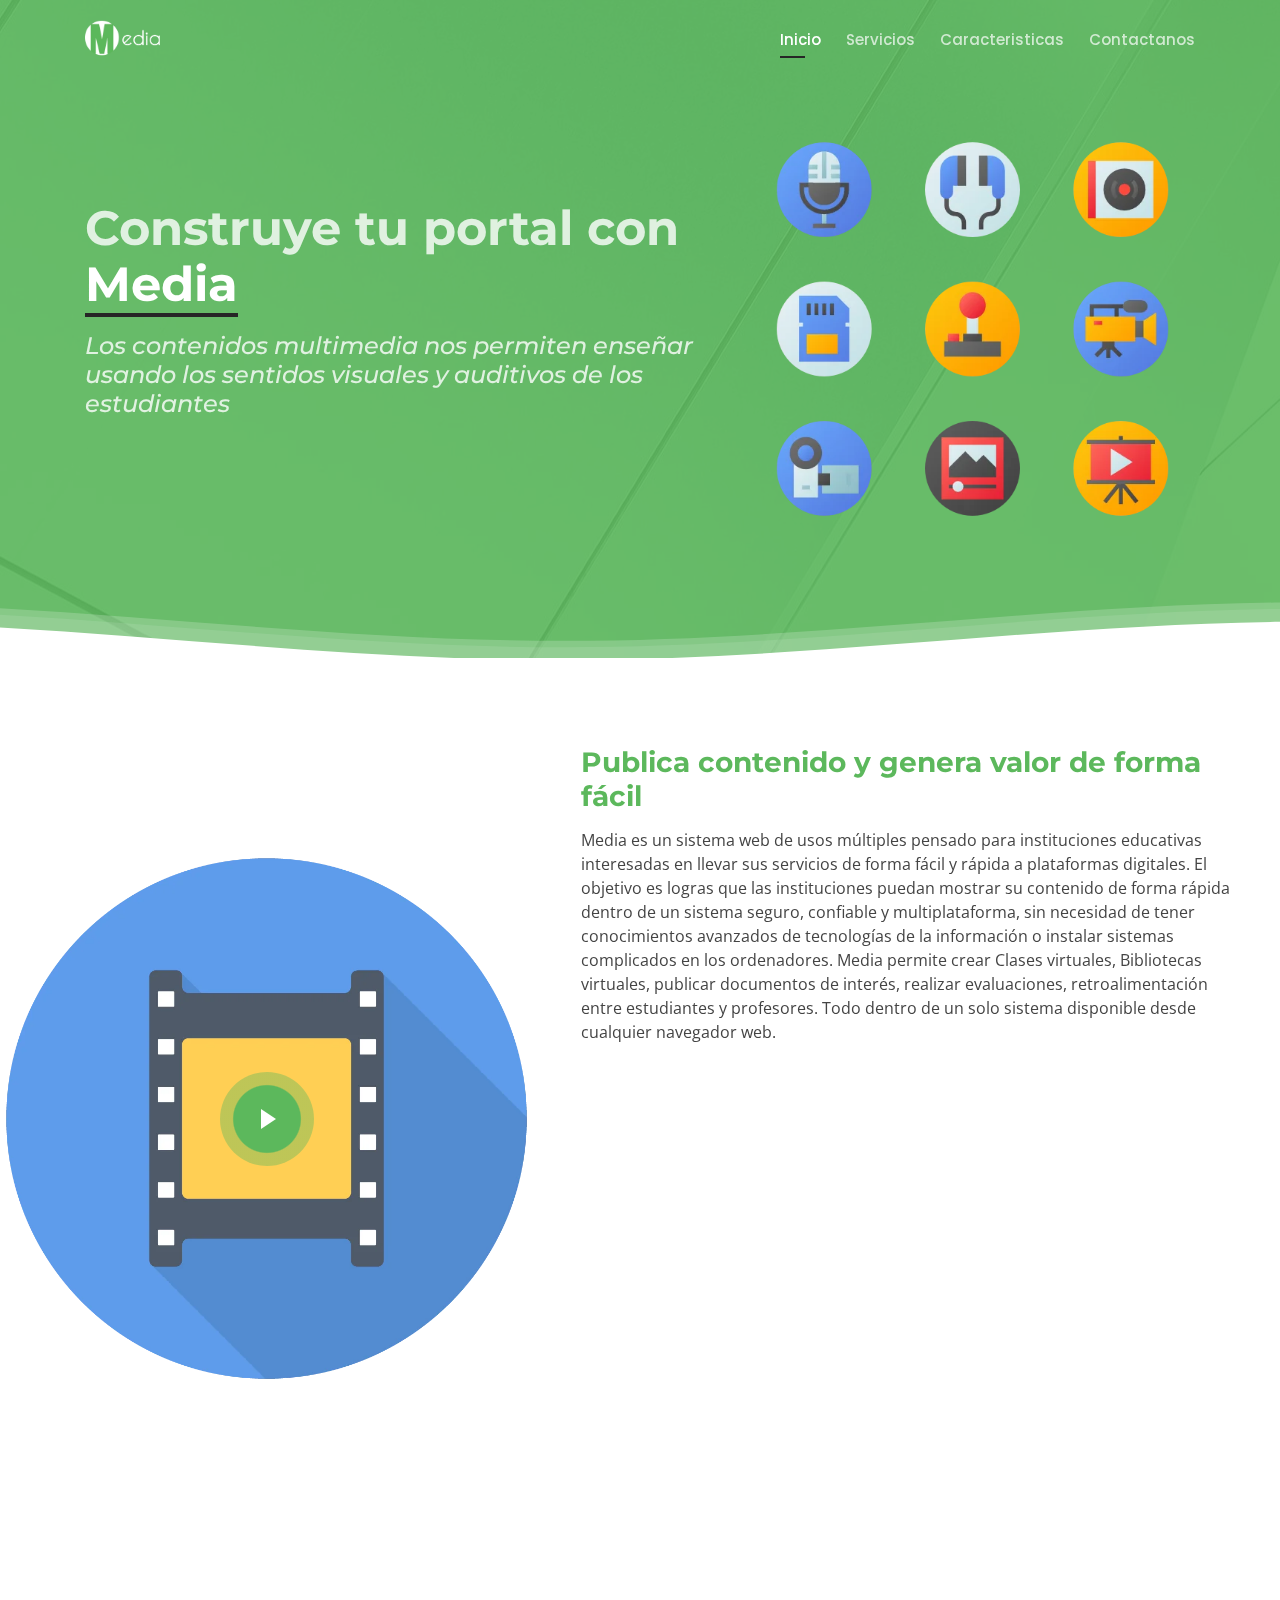
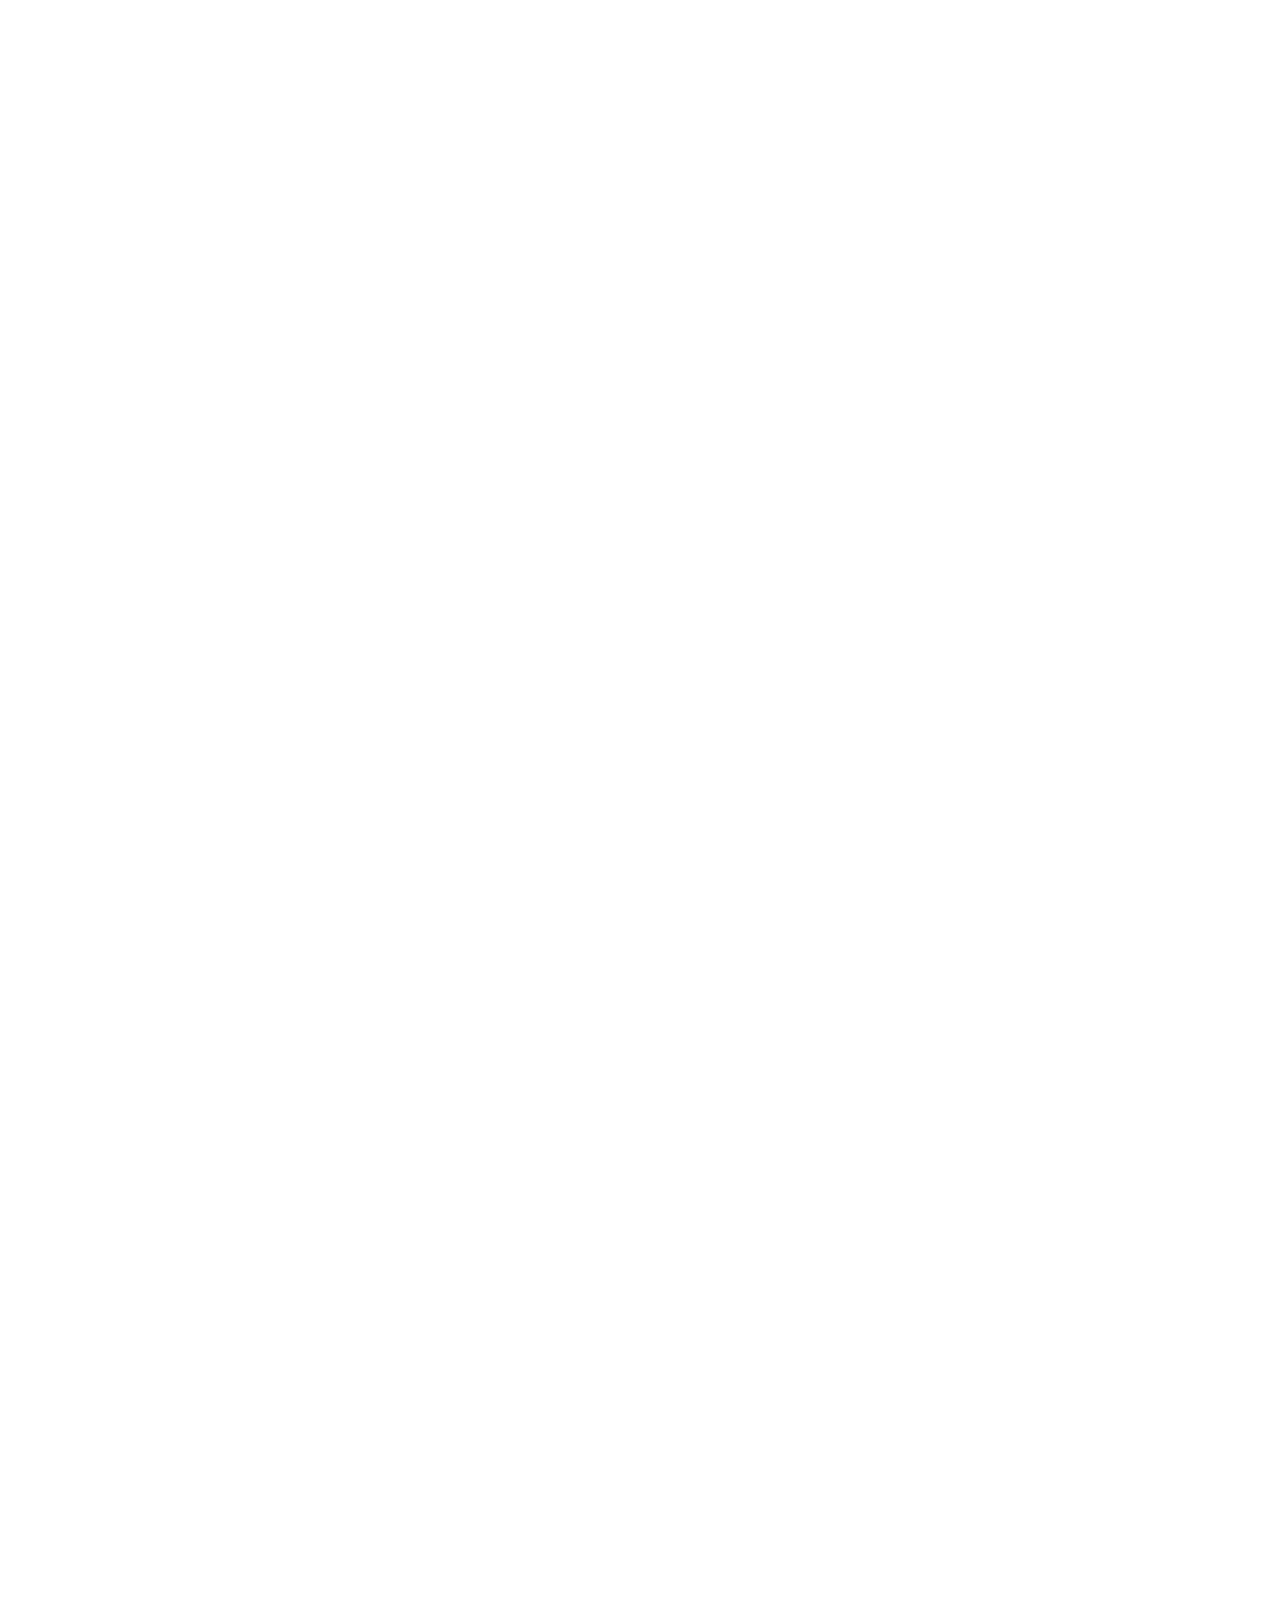
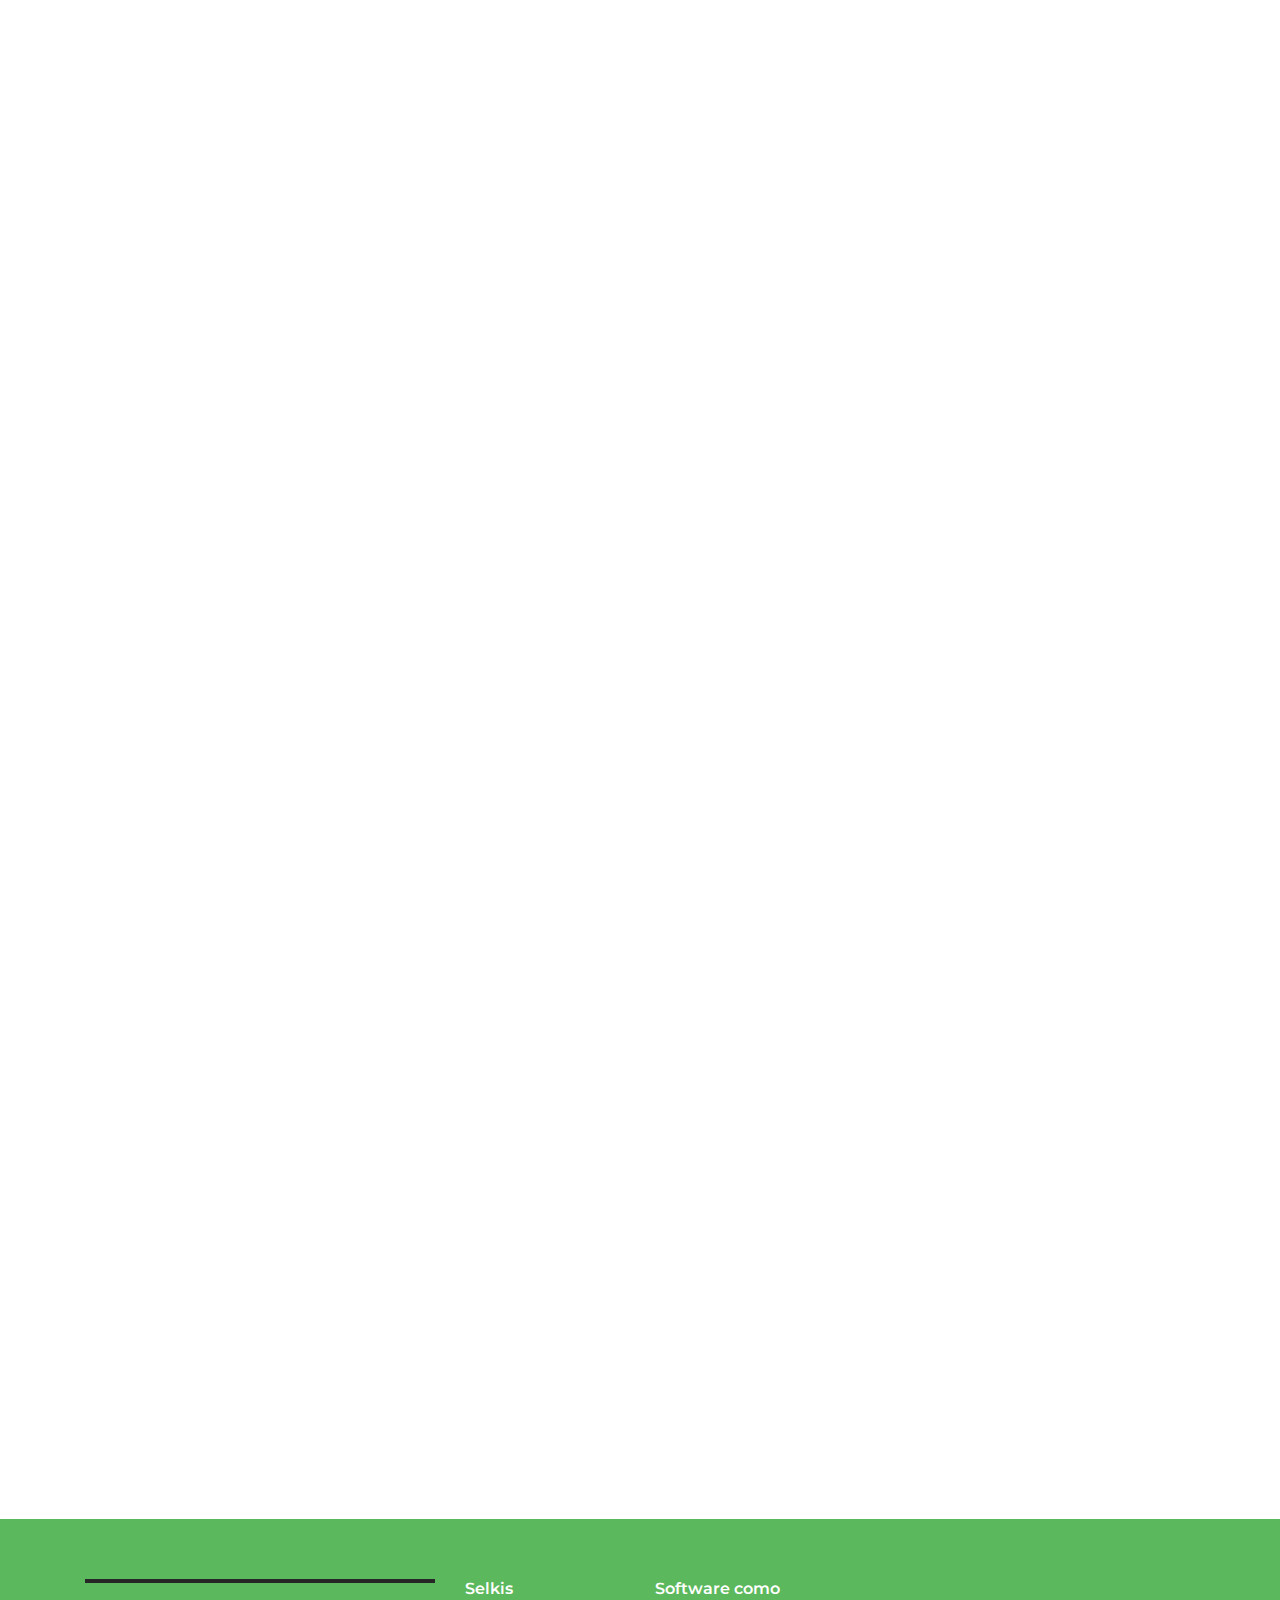
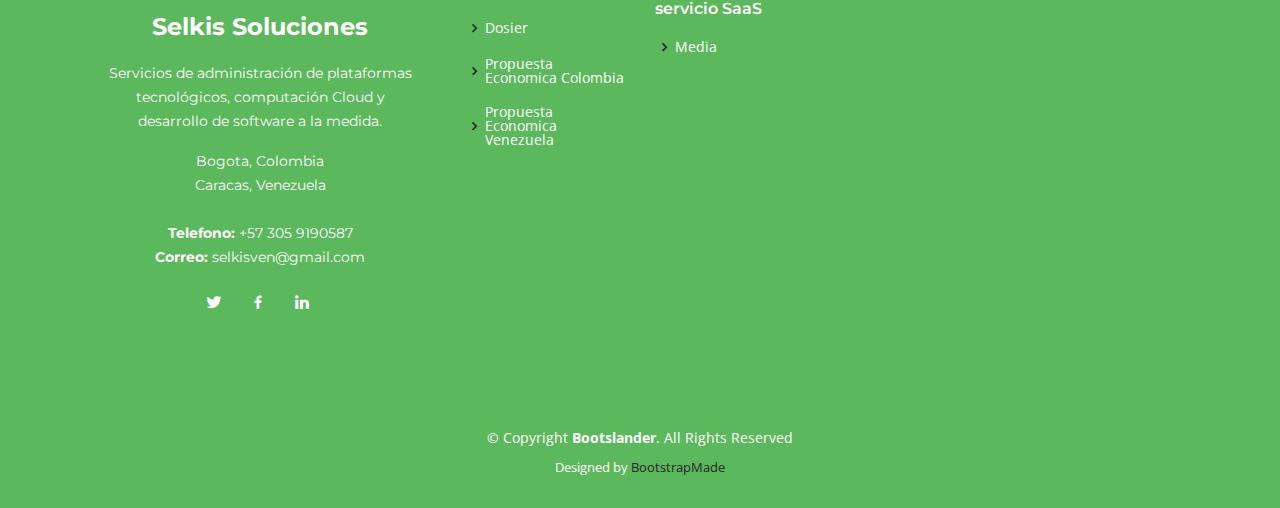
==== commit bfda0e2e: "cambios" ====
--- a/index.html
+++ b/index.html
@@ -102,9 +102,9 @@
           <div data-aos="zoom-out">
             <h1>Construye tu portal con <span>Media</span></h1>
             <h2><em>Los contenidos multimedia nos permiten enseñar usando los sentidos visuales y auditivos de los estudiantes</em></h2>
-            <div class="text-center text-lg-left">
+            <!--<div class="text-center text-lg-left">
               <a href="https://media.selkis.com.co/" target="_blank" class="btn-get-started scrollto">Probar</a>
-            </div>
+            </div>-->
           </div>
         </div>
         <div class="col-lg-5 order-1 order-lg-2 hero-img" data-aos="zoom-out" data-aos-delay="300">
